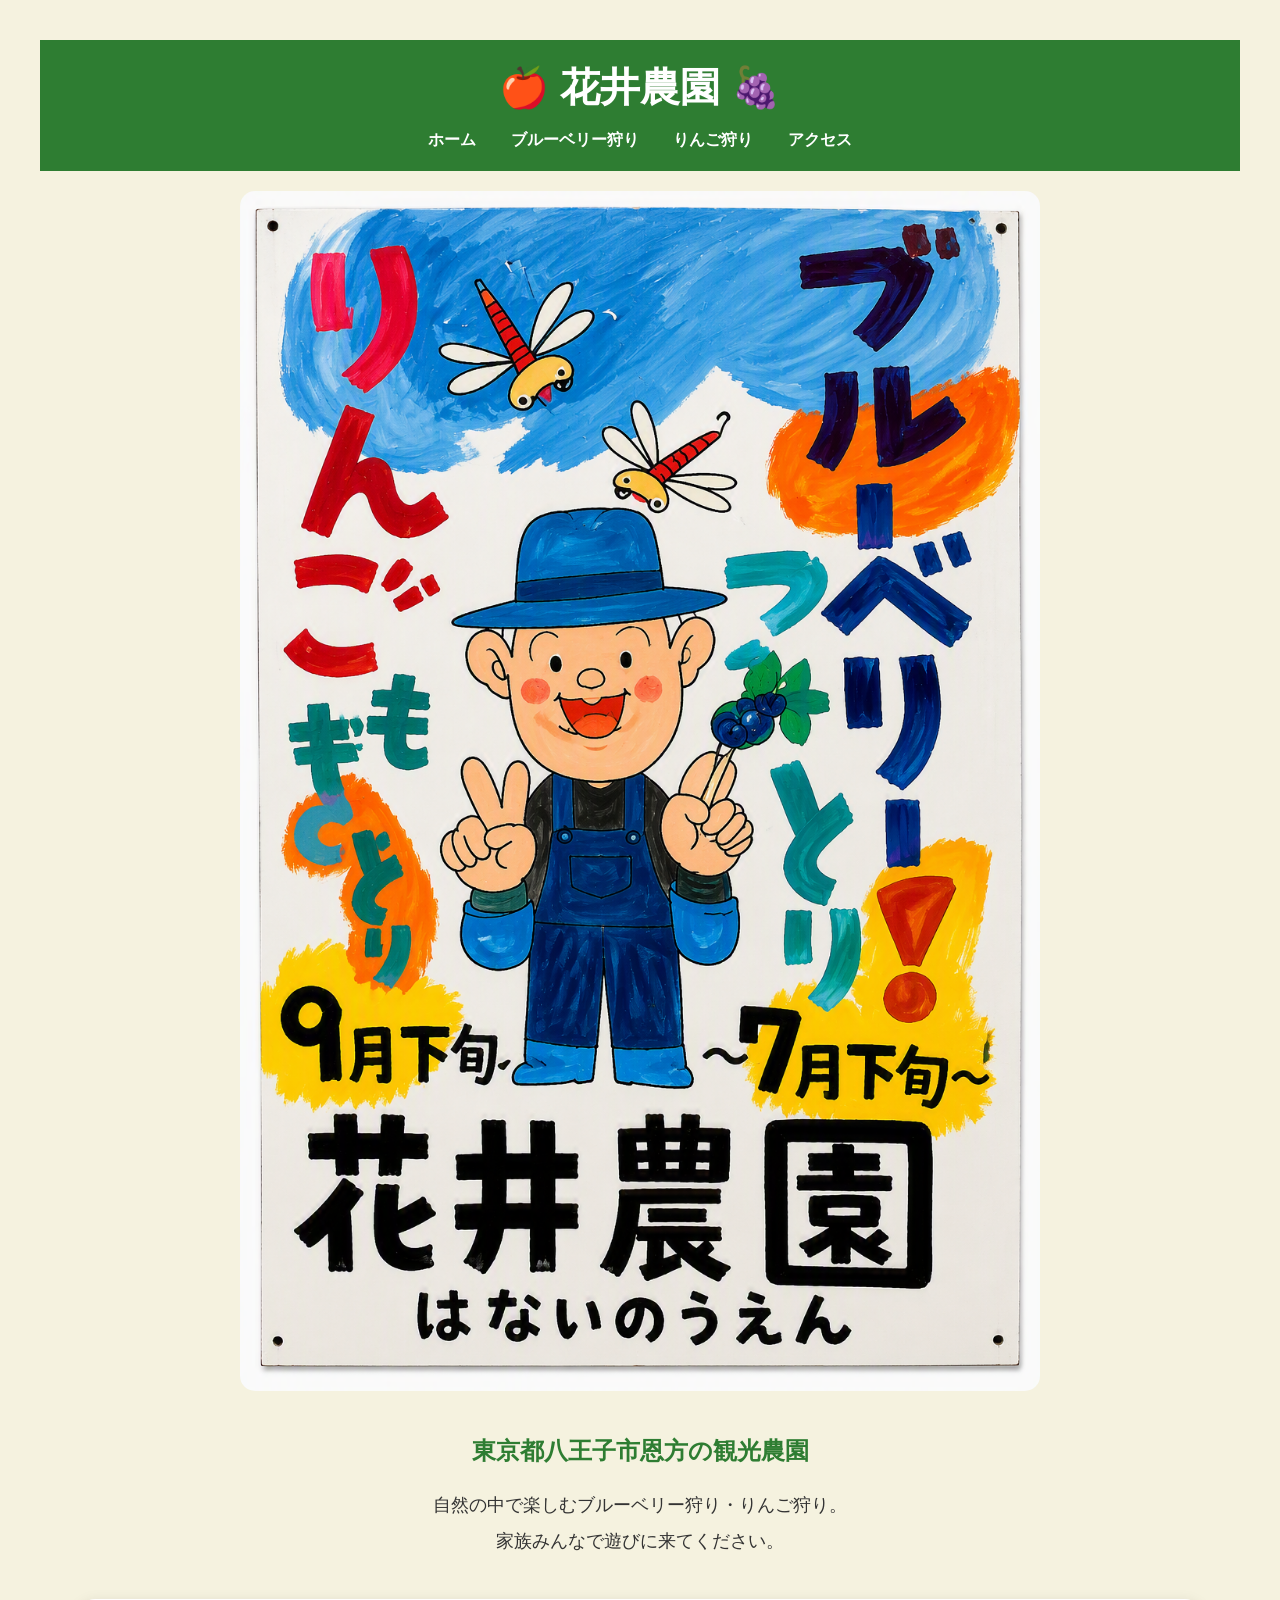
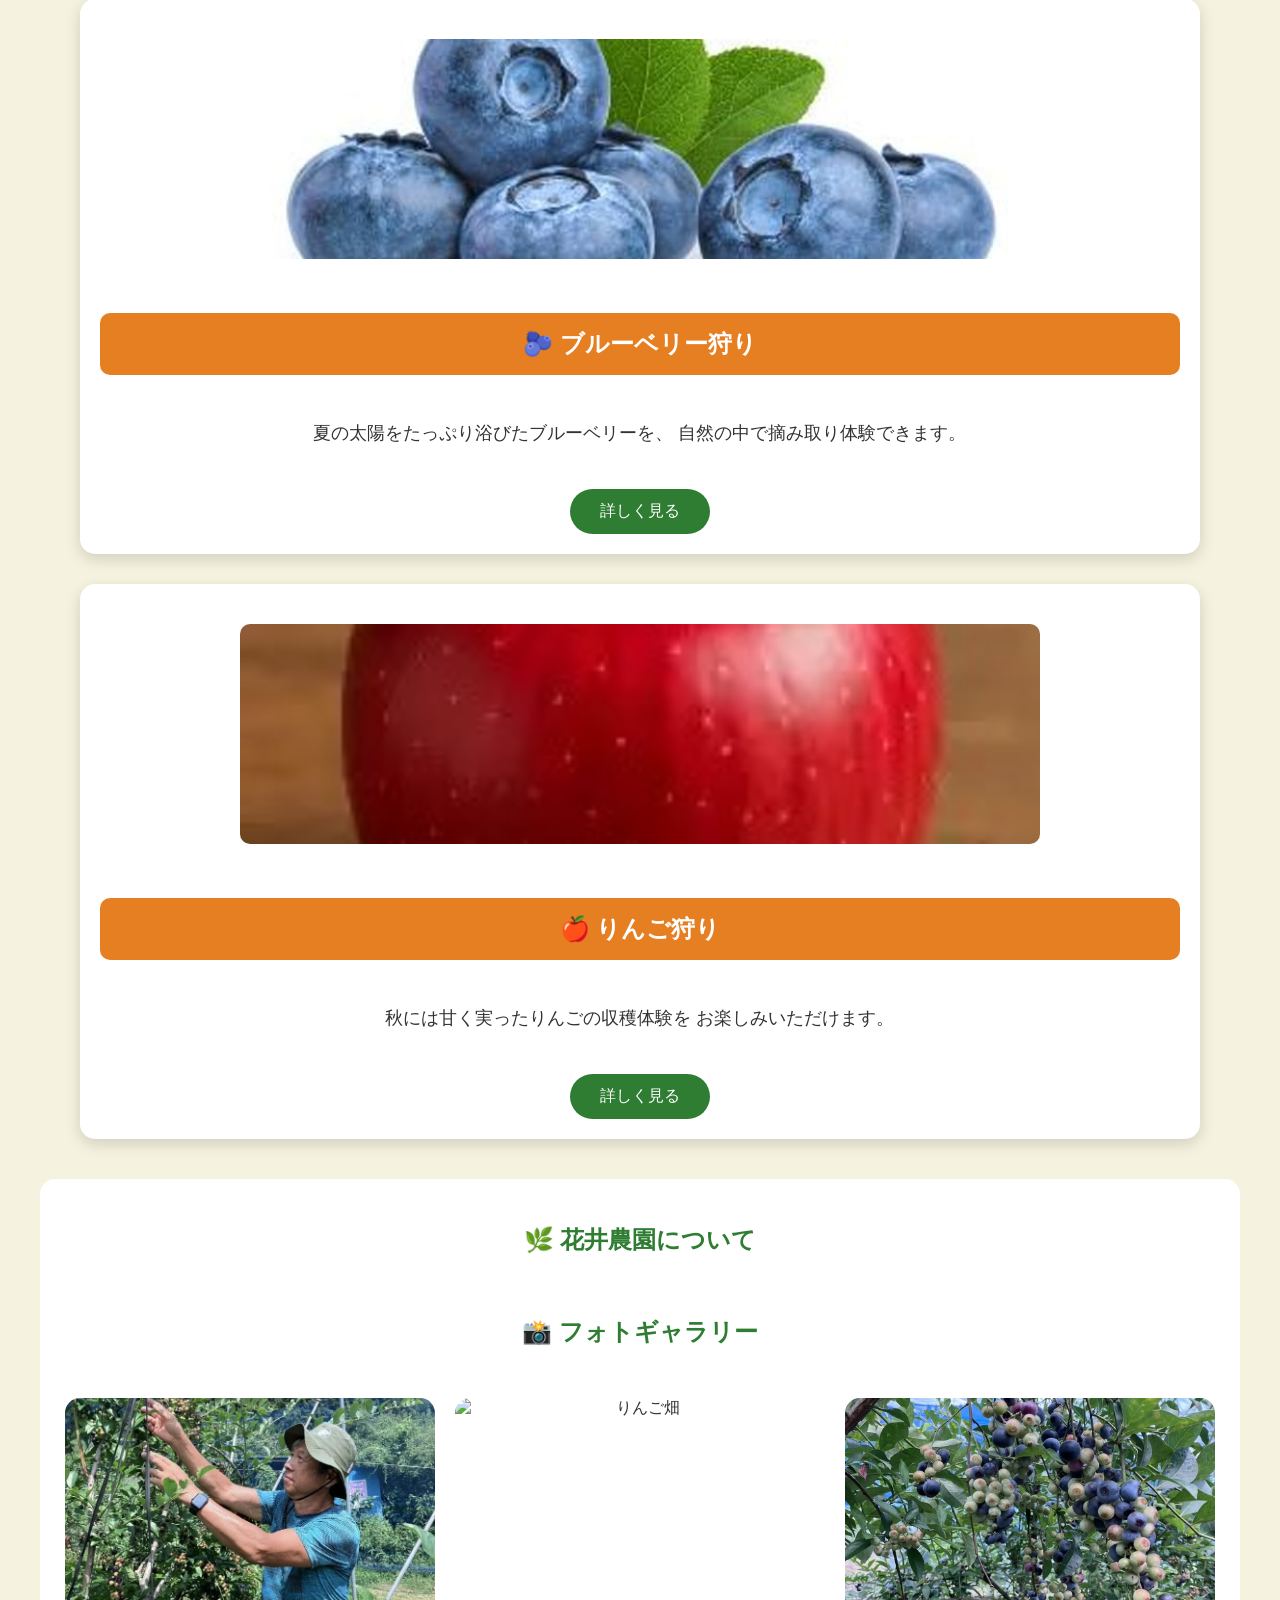
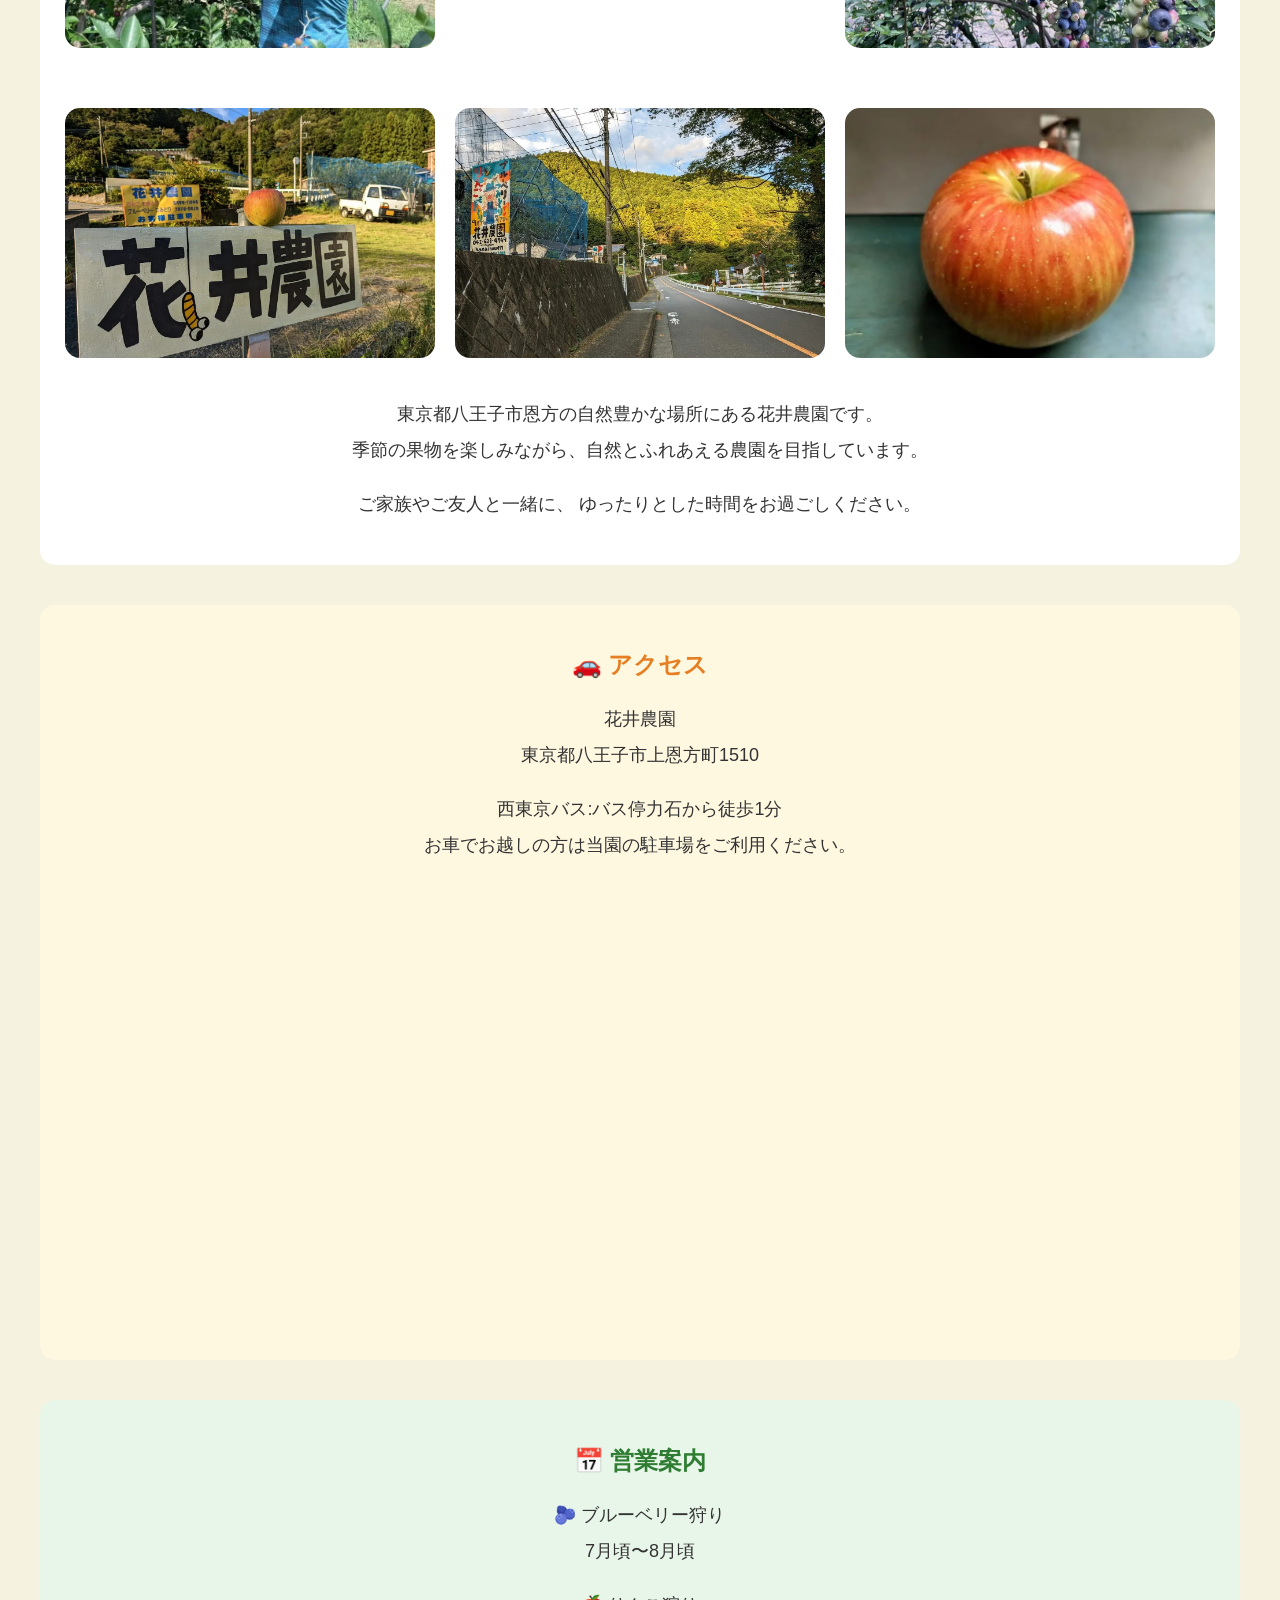
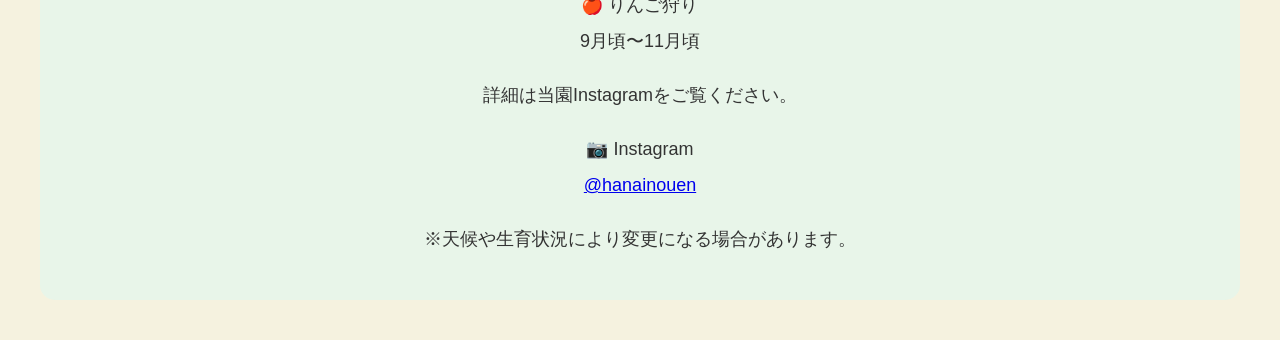
==== index.html @ d2ab72ad "Add files via upload" ====
<!DOCTYPE html>
<html lang="ja">
<head>
    <meta charset="UTF-8">
    <meta name="viewport" content="width=device-width, initial-scale=1.0">
    <title>花井農園</title>
</head>

<body>

    <header>

        <h1>🍎 花井農園 🍇</h1>
        
        <nav>
        
        <a href="index.html">ホーム</a>
        
        <a href="blueberry.html">ブルーベリー狩り</a>
        
        <a href="apple.html">りんご狩り</a>
        
        <a href="#access">アクセス</a>
        
        </nav>
        
        </header>

<img src="看板.png" alt="花井農園の風景">
<link rel="stylesheet" href="style.css">

<h2>東京都八王子市恩方の観光農園</h2>

<p>
自然の中で楽しむブルーベリー狩り・りんご狩り。<br>
家族みんなで遊びに来てください。
</p>

<section class="menu">

    <div class="menu-card">

        <img src="blueberry.jpg" alt="ブルーベリー">

        <h2>🫐 ブルーベリー狩り</h2>

        <p>
            夏の太陽をたっぷり浴びたブルーベリーを、
            自然の中で摘み取り体験できます。
        </p>

        <a href="blueberry.html" class="button">
            詳しく見る
        </a>

    </div>

    <div class="menu-card">

        <img src="apple.jpg" alt="りんご">

        <h2>🍎 りんご狩り</h2>

        <p>
            秋には甘く実ったりんごの収穫体験を
            お楽しみいただけます。
        </p>

        <a href="apple.html" class="button">
            詳しく見る
        </a>

    </div>

</section>

    <section class="about">

        <h2>🌿 花井農園について</h2>
        
<section class="gallery">

    <h2>📸 フォトギャラリー</h2>

    <div class="gallery-grid">

        <img src="gallery1.jpg" alt="ブルーベリー畑">

        <img src="gallery2.jpg" alt="りんご畑">

        <img src="gallery3.jpg" alt="収穫体験">

        <img src="gallery4.jpg" alt="農園の風景">

        <img src="gallery5.jpg" alt="園内の様子">

        <img src="gallery6.jpg" alt="花井農園">

    </div>

</section>


        <p>
        東京都八王子市恩方の自然豊かな場所にある花井農園です。<br>
        季節の果物を楽しみながら、自然とふれあえる農園を目指しています。
        </p>
        
        <p>
        ご家族やご友人と一緒に、
        ゆったりとした時間をお過ごしください。
        </p>
        
        </section>

        <section id="access" class="access">

            <h2>🚗 アクセス</h2>
            
            <p>
            花井農園<br>
            東京都八王子市上恩方町1510
            </p>
            
            <p>
            西東京バス:バス停力石から徒歩1分<br>
            お車でお越しの方は当園の駐車場をご利用ください。
            </p>
            
<iframe src="https://www.google.com/maps/embed?pb=!1m18!1m12!1m3!1d3241.0871424371926!2d139.219185911508!3d35.6748562302096!2m3!1f0!2f0!3f0!3m2!1i1024!2i768!4f13.1!3m3!1m2!1s0x601919de5a3c3923%3A0xbc76d3a633b1612d!2z6Iqx5LqV6L6y5ZyS!5e0!3m2!1sja!2sjp!4v1784881893508!5m2!1sja!2sjp" width="600" height="450" style="border:0;" allowfullscreen="" loading="lazy" referrerpolicy="strict-origin-when-cross-origin"></iframe>

            </section>

            <section class="info">

                <h2>📅 営業案内</h2>
                
                <p>
                🫐 ブルーベリー狩り<br>
                7月頃〜8月頃
                </p>
                
                <p>
                🍎 りんご狩り<br>
                9月頃〜11月頃
                </p>

                <p>
                    詳細は当園Instagramをご覧ください。
                    </p>
                    
                    <p>
                    📷 Instagram<br>
                    <a href="https://www.instagram.com/hanainouen/" target="_blank">
                        @hanainouen
                        </a>
                    </p>
                    
                
                <p>
                ※天候や生育状況により変更になる場合があります。
                </p>
                
                </section>

</body>
</html>
---- style.css ----
body {
    background-color: #f5f2df;
    color: #333;
    font-family: "Yu Gothic", sans-serif;
    text-align: center;
    margin: 0;
    padding: 40px;
}

h1 {
    color: #e67e22;
    font-size: 40px;
}

h2 {
    color: #2e7d32;
}

p {
    font-size: 18px;
    line-height: 2;
}

img {
    width: 90%;
    max-width: 800px;
    border-radius: 15px;
    margin: 20px auto;
}

.menu {
    margin-top: 40px;
}

.menu h2 {
    background-color: #e67e22;
    color: white;
    padding: 15px;
    border-radius: 10px;
    margin-top: 30px;
}

.menu p {
    background-color: white;
    padding: 20px;
    border-radius: 10px;
}

button {
    display:inline-block;

    background:#2e7d32;

    color:white;

    text-decoration:none;

    padding:12px 30px;

    border-radius:30px;

    transition:0.3s;

}

.button:hover{

    background:#1b5e20;

}


.about {
    background-color: #ffffff;
    margin-top: 40px;
    padding: 25px;
    border-radius: 15px;
}

.about h2 {
    color: #2e7d32;
}

.access {
    background-color: #fff8e1;
    margin-top: 40px;
    padding: 25px;
    border-radius: 15px;
}

.access h2 {
    color: #e67e22;
}


.info {
    background-color: #e8f5e9;
    margin-top: 40px;
    padding: 25px;
    border-radius: 15px;
}

.info h2 {
    color: #2e7d32;
}

header{
    background:#2e7d32;
    padding:20px;
}

header h1{
    color:white;
    margin:0;
}

nav{
    margin-top:15px;
}

nav a{
    color:white;
    text-decoration:none;
    margin:0 15px;
    font-weight:bold;
}

nav a:hover{
    color:#ffd54f;
}


.gallery{

    margin-top:60px;

}

.gallery h2{

    margin-bottom:30px;

}

.gallery-grid{

    display:grid;

    grid-template-columns:repeat(3,1fr);

    gap:20px;

}

.gallery-grid img{

    width:100%;

    height:250px;

    object-fit:cover;

    border-radius:15px;

    transition:0.3s;

}

.gallery-grid img:hover{

    transform:scale(1.05);

}

/* ===== スマホ対応 ===== */
@media (max-width: 768px) {

    body {
        padding: 15px;
    }

    h1 {
        font-size: 32px;
    }

    h2 {
        font-size: 24px;
    }

    p {
        font-size: 16px;
    }

    img {
        width: 100%;
        margin: 15px 0;
    }

    nav {
        display: flex;
        flex-direction: column;
        gap: 10px;
    }

    nav a {
        display: block;
        padding: 10px;
        background: #388e3c;
        border-radius: 8px;
    }

    .gallery-grid {
        grid-template-columns: 1fr;
    }

}

.button{
    display:inline-block;
    background:#2e7d32;
    color:white;
    text-decoration:none;
    padding:12px 30px;
    border-radius:30px;
}

@media (max-width:768px){

    .button{
        display:block;
        width:80%;
        margin:20px auto;
    }

}

.menu{
    display:flex;
    justify-content:center;
    gap:30px;
    flex-wrap:wrap;
}

.menu-card{

    width:350px;

    background:white;

    border-radius:15px;

    padding:20px;

    box-shadow:0 5px 15px rgba(0,0,0,0.15);

}

.menu-card img{

    width:100%;

    height:220px;

    object-fit:cover;

    border-radius:10px;

}

.menu-card:hover{

    transform:translateY(-8px);

    transition:0.3s;

}

.menu{
    flex-direction:column;
    align-items:center;
}

.menu-card{
    width:90%;
}
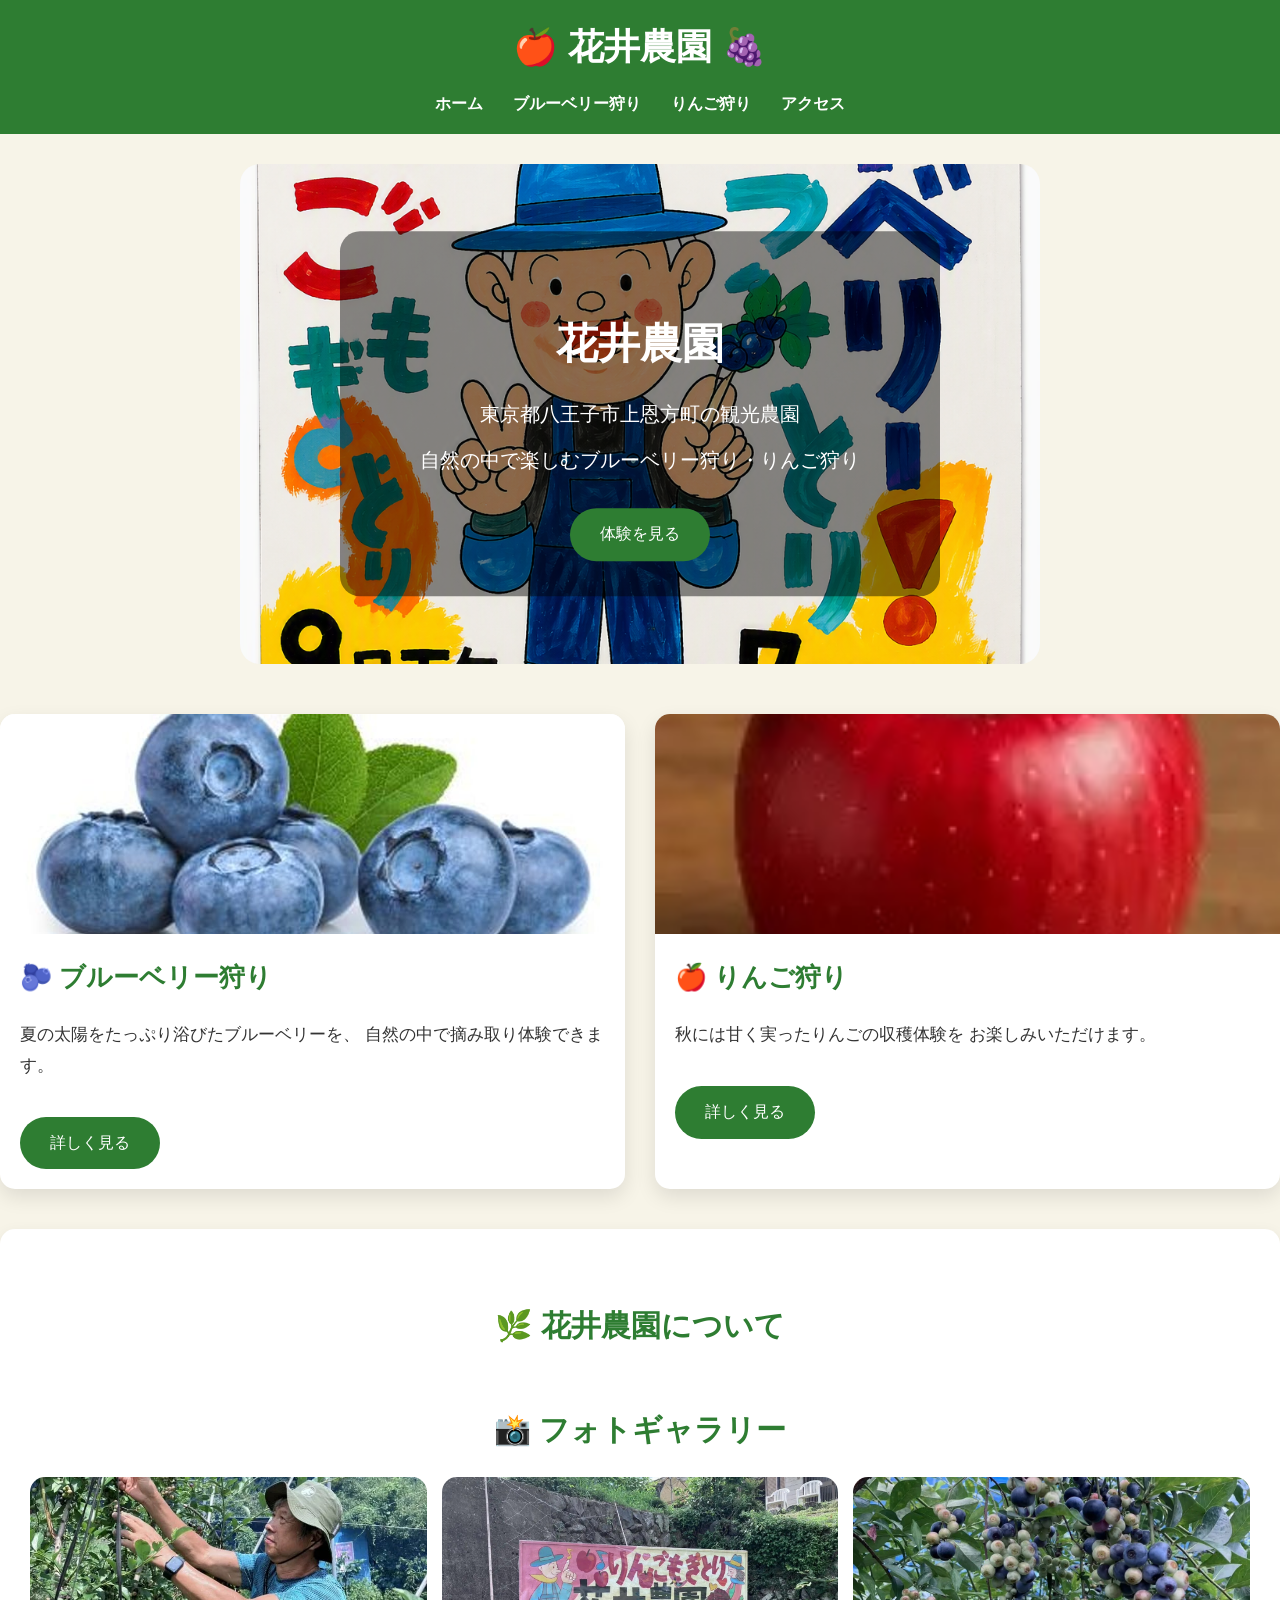
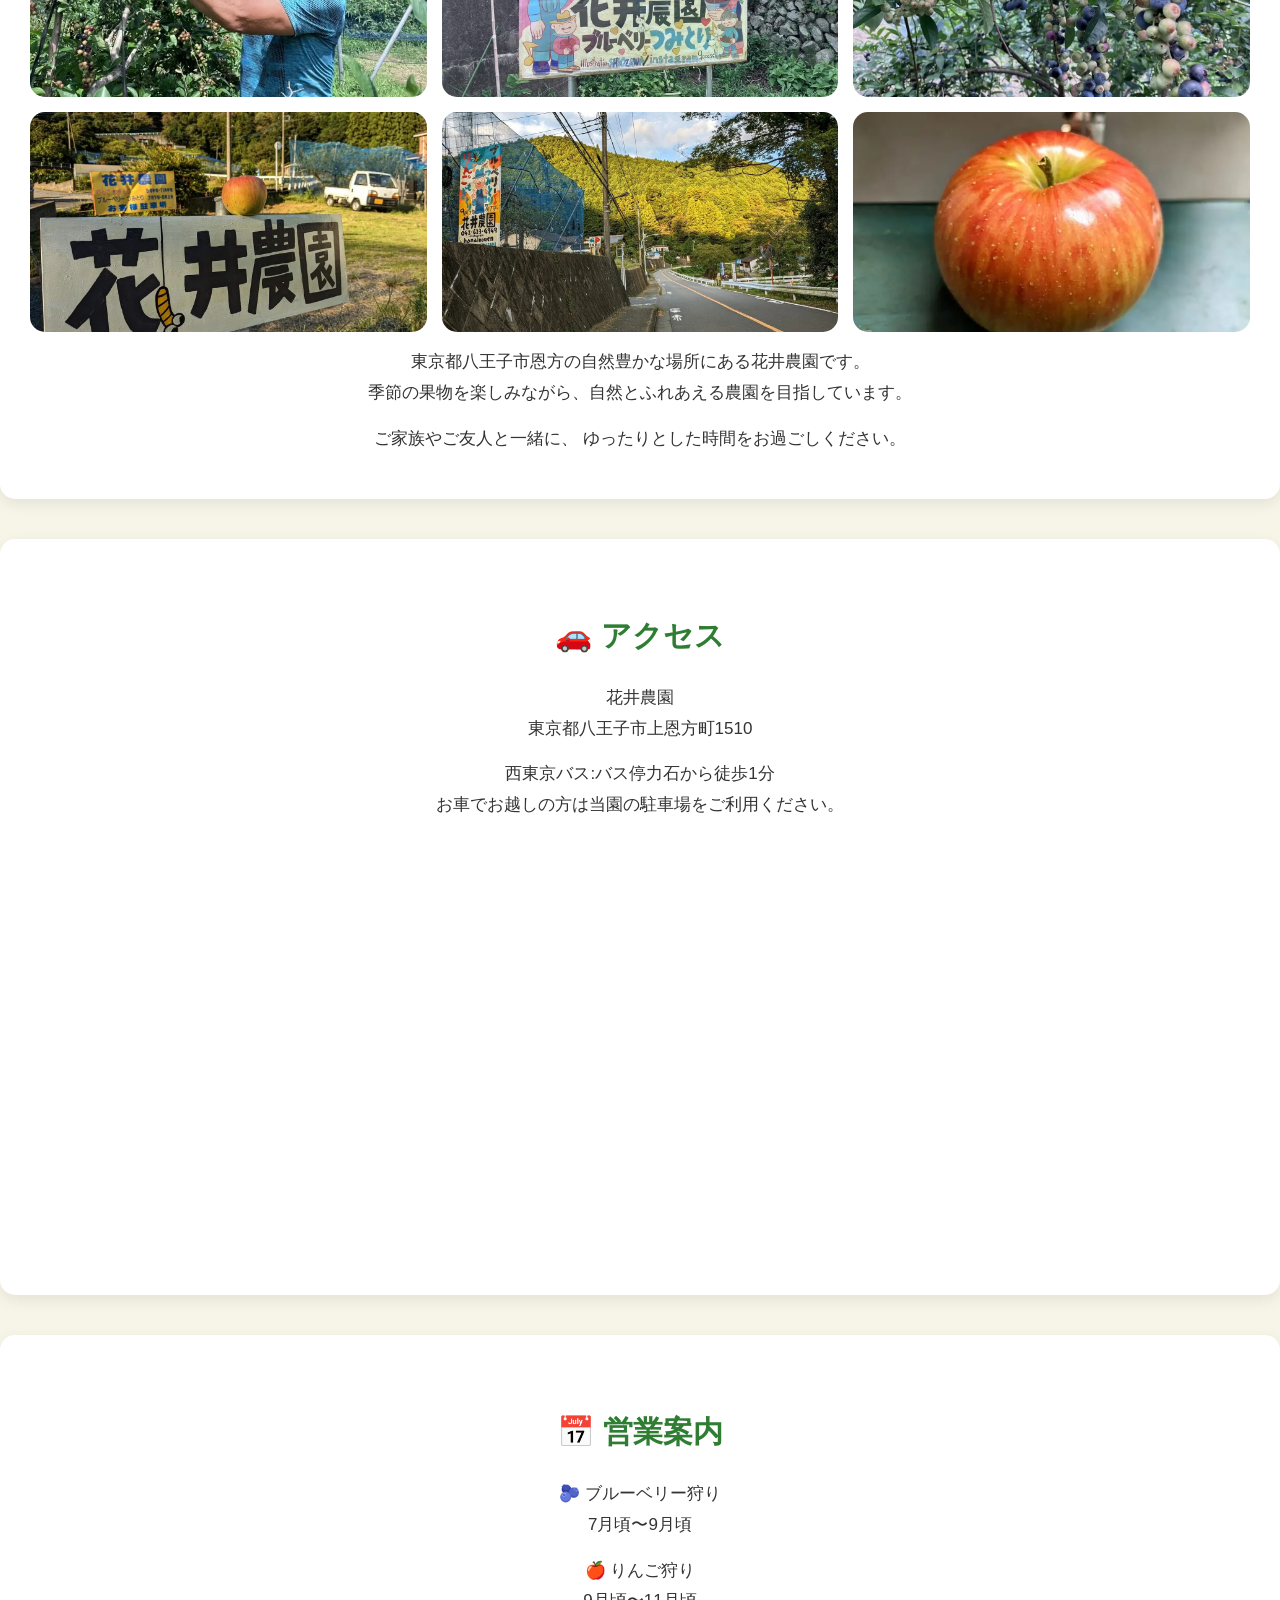
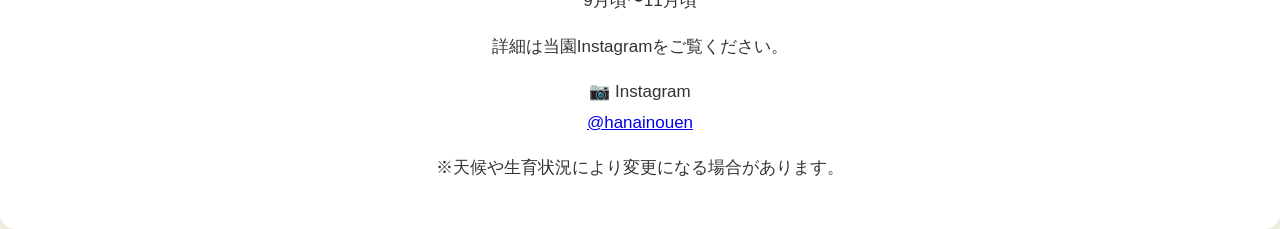
==== commit 129d434d: "Add files via upload" ====
--- a/index.html
+++ b/index.html
@@ -4,6 +4,8 @@
     <meta charset="UTF-8">
     <meta name="viewport" content="width=device-width, initial-scale=1.0">
     <title>花井農園</title>
+
+    <link rel="stylesheet" href="style.css">
 </head>
 
 <body>
@@ -26,17 +28,25 @@
         
         </header>
 
-<img src="看板.png" alt="花井農園の風景">
-<link rel="stylesheet" href="style.css">
+<section class="hero">
 
-<h2>東京都八王子市恩方の観光農園</h2>
+    <img src="看板.png" alt="花井農園">
 
-<p>
-自然の中で楽しむブルーベリー狩り・りんご狩り。<br>
-家族みんなで遊びに来てください。
-</p>
+    <div class="hero-text">
 
-<section class="menu">
+        <h2>花井農園</h2>
+
+        <p>東京都八王子市上恩方町の観光農園</p>
+
+        <p>自然の中で楽しむブルーベリー狩り・りんご狩り</p>
+
+        <a href="#menu" class="button">体験を見る</a>
+
+    </div>
+
+</section>
+
+<section id="menu" class="menu">
 
     <div class="menu-card">
 
@@ -137,7 +147,7 @@
                 
                 <p>
                 🫐 ブルーベリー狩り<br>
-                7月頃〜8月頃
+                7月頃〜9月頃
                 </p>
                 
                 <p>
--- a/style.css
+++ b/style.css
@@ -1,219 +1,83 @@
-body {
-    background-color: #f5f2df;
-    color: #333;
-    font-family: "Yu Gothic", sans-serif;
-    text-align: center;
-    margin: 0;
-    padding: 40px;
-}
-
-h1 {
-    color: #e67e22;
-    font-size: 40px;
-}
-
-h2 {
-    color: #2e7d32;
-}
-
-p {
-    font-size: 18px;
-    line-height: 2;
-}
-
-img {
-    width: 90%;
-    max-width: 800px;
-    border-radius: 15px;
-    margin: 20px auto;
-}
-
-.menu {
-    margin-top: 40px;
-}
-
-.menu h2 {
-    background-color: #e67e22;
-    color: white;
-    padding: 15px;
-    border-radius: 10px;
-    margin-top: 30px;
-}
-
-.menu p {
-    background-color: white;
-    padding: 20px;
-    border-radius: 10px;
-}
-
-button {
-    display:inline-block;
-
-    background:#2e7d32;
-
-    color:white;
-
-    text-decoration:none;
-
-    padding:12px 30px;
-
-    border-radius:30px;
-
-    transition:0.3s;
-
-}
-
-.button:hover{
-
-    background:#1b5e20;
-
-}
-
-
-.about {
-    background-color: #ffffff;
-    margin-top: 40px;
-    padding: 25px;
-    border-radius: 15px;
-}
-
-.about h2 {
-    color: #2e7d32;
-}
-
-.access {
-    background-color: #fff8e1;
-    margin-top: 40px;
-    padding: 25px;
-    border-radius: 15px;
-}
-
-.access h2 {
-    color: #e67e22;
-}
-
-
-.info {
-    background-color: #e8f5e9;
-    margin-top: 40px;
-    padding: 25px;
-    border-radius: 15px;
-}
-
-.info h2 {
-    color: #2e7d32;
-}
+/* ========= 全体 ========= */
+
+*{
+    margin:0;
+    padding:0;
+    box-sizing:border-box;
+}
+
+body{
+    background:#f7f4e8;
+    color:#333;
+    font-family:"Yu Gothic","Hiragino Sans",sans-serif;
+    line-height:1.8;
+}
+
+main{
+    max-width:1100px;
+    margin:auto;
+    padding:30px 20px;
+}
+
+/* ========= ヘッダー ========= */
 
 header{
     background:#2e7d32;
-    padding:20px;
+    padding:15px 20px;
+    text-align:center;
 }
 
 header h1{
-    color:white;
-    margin:0;
+    color:#fff;
+    font-size:36px;
+    margin-bottom:10px;
 }
 
 nav{
-    margin-top:15px;
+    display:flex;
+    justify-content:center;
+    gap:30px;
+    flex-wrap:wrap;
 }
 
 nav a{
     color:white;
     text-decoration:none;
-    margin:0 15px;
     font-weight:bold;
 }
 
 nav a:hover{
-    color:#ffd54f;
-}
-
-
-.gallery{
-
-    margin-top:60px;
-
-}
-
-.gallery h2{
-
-    margin-bottom:30px;
-
-}
-
-.gallery-grid{
-
-    display:grid;
-
-    grid-template-columns:repeat(3,1fr);
-
-    gap:20px;
-
-}
-
-.gallery-grid img{
-
-    width:100%;
-
-    height:250px;
-
-    object-fit:cover;
-
+    color:#ffe082;
+}
+
+/* ========= 見出し ========= */
+
+h2{
+    color:#2e7d32;
+    margin:40px 0 20px;
+    font-size:30px;
+}
+
+h3{
+    margin-top:20px;
+}
+
+p{
+    font-size:17px;
+    margin:15px 0;
+}
+
+/* ========= 画像 ========= */
+
+img{
+    width:100%;
+    max-width:800px;
+    display:block;
+    margin:20px auto;
     border-radius:15px;
-
-    transition:0.3s;
-
-}
-
-.gallery-grid img:hover{
-
-    transform:scale(1.05);
-
-}
-
-/* ===== スマホ対応 ===== */
-@media (max-width: 768px) {
-
-    body {
-        padding: 15px;
-    }
-
-    h1 {
-        font-size: 32px;
-    }
-
-    h2 {
-        font-size: 24px;
-    }
-
-    p {
-        font-size: 16px;
-    }
-
-    img {
-        width: 100%;
-        margin: 15px 0;
-    }
-
-    nav {
-        display: flex;
-        flex-direction: column;
-        gap: 10px;
-    }
-
-    nav a {
-        display: block;
-        padding: 10px;
-        background: #388e3c;
-        border-radius: 8px;
-    }
-
-    .gallery-grid {
-        grid-template-columns: 1fr;
-    }
-
-}
+}
+
+/* ========= ボタン ========= */
 
 .button{
     display:inline-block;
@@ -222,64 +86,343 @@
     text-decoration:none;
     padding:12px 30px;
     border-radius:30px;
-}
-
-@media (max-width:768px){
-
-    .button{
-        display:block;
-        width:80%;
-        margin:20px auto;
-    }
-
-}
+    margin-top:20px;
+    transition:.3s;
+}
+
+.button:hover{
+    background:#1b5e20;
+}
+
+/* ========= トップページカード ========= */
 
 .menu{
-    display:flex;
-    justify-content:center;
+    display:grid;
+    grid-template-columns:repeat(2,1fr);
     gap:30px;
-    flex-wrap:wrap;
+    margin-top:40px;
 }
 
 .menu-card{
-
-    width:350px;
-
     background:white;
-
     border-radius:15px;
+    overflow:hidden;
+    box-shadow:0 8px 20px rgba(0,0,0,.1);
+}
+
+.menu-card img{
+    height:220px;
+    object-fit:cover;
+    margin:0;
+    border-radius:0;
+}
+
+.menu-card h2{
+    margin:20px;
+    font-size:26px;
+}
+
+.menu-card p{
+    padding:0 20px;
+}
+
+.menu-card .button{
+    margin:20px;
+}
+
+.menu-card:hover{
+    transform:translateY(-5px);
+    transition:.3s;
+}
+
+/* ========= 各セクション ========= */
+
+.about,
+.access,
+.info,
+.variety{
+
+    background:white;
+
+    border-radius:15px;
+
+    padding:30px;
+
+    margin-top:40px;
+
+    box-shadow:0 5px 15px rgba(0,0,0,.08);
+
+}
+
+/* ========= 品種 ========= */
+
+.variety{
+
+    text-align:left;
+
+}
+
+.variety h3{
+
+    color:#d35400;
+
+    border-left:5px solid #e67e22;
+
+    padding-left:10px;
+
+}
+
+.variety p{
+
+    margin-left:15px;
+
+}
+
+/* ========= ギャラリー ========= */
+
+.gallery{
+
+    margin-top:50px;
+
+}
+
+.gallery-grid{
+
+    display:grid;
+
+    grid-template-columns:repeat(3,1fr);
+
+    gap:15px;
+
+}
+
+.gallery-grid img{
+
+    width:100%;
+
+    height:220px;
+
+    object-fit:cover;
+
+    margin:0;
+
+    transition:.3s;
+
+}
+
+.gallery-grid img:hover{
+
+    transform:scale(1.05);
+
+}
+
+/* ========= リスト ========= */
+
+ul{
+
+    list-style:none;
+
+    margin-top:20px;
+
+}
+
+ul li{
+
+    margin:10px 0;
+
+    font-size:18px;
+
+}
+
+.catch,
+.about,
+.access,
+.info{
+    text-align:center;
+}
+
+.catch p,
+.about p,
+.access p,
+.info p{
+    max-width:800px;
+    margin:15px auto;
+}
+
+
+
+
+/* ========= Google Map ========= */
+
+.access iframe{
+
+    width:100%;
+
+    height:400px;
+
+    border:none;
+
+    border-radius:15px;
+
+    margin-top:20px;
+
+}
+
+/* ========= スマホ ========= */
+
+@media(max-width:768px){
+
+header h1{
+
+    font-size:28px;
+
+}
+
+nav{
+
+    gap:15px;
+
+}
+
+nav a{
+
+    background:#388e3c;
+
+    padding:8px 15px;
+
+    border-radius:20px;
+
+}
+
+main{
+
+    padding:20px 15px;
+
+}
+
+h2{
+
+    font-size:24px;
+
+    margin:30px 0 15px;
+
+}
+
+p{
+
+    font-size:16px;
+
+}
+
+.menu{
+
+    grid-template-columns:1fr;
+
+}
+
+.menu-card{
+
+    width:100%;
+
+}
+
+.gallery-grid{
+
+    grid-template-columns:repeat(2,1fr);
+
+    gap:10px;
+
+}
+
+.gallery-grid img{
+
+    height:140px;
+
+}
+
+.button{
+
+    width:100%;
+
+    text-align:center;
+
+}
+
+.about,
+.access,
+.info,
+.variety{
 
     padding:20px;
 
-    box-shadow:0 5px 15px rgba(0,0,0,0.15);
-
-}
-
-.menu-card img{
-
-    width:100%;
-
-    height:220px;
-
+}
+
+.access iframe{
+
+    height:250px;
+
+}
+
+}
+
+
+.catch{
+
+    text-align:center;
+
+    max-width:800px;
+
+    margin:40px auto;
+
+}
+
+.catch h2{
+
+    font-size:34px;
+
+}
+
+.catch p{
+
+    font-size:18px;
+
+}
+
+.hero{
+    position:relative;
+    max-width:1200px;
+    margin:30px auto 50px;
+}
+
+.hero img{
+    width:100%;
+    height:500px;
     object-fit:cover;
-
-    border-radius:10px;
-
-}
-
-.menu-card:hover{
-
-    transform:translateY(-8px);
-
-    transition:0.3s;
-
-}
-
-.menu{
-    flex-direction:column;
-    align-items:center;
-}
-
-.menu-card{
-    width:90%;
+    border-radius:20px;
+}
+
+.hero-text{
+    position:absolute;
+    top:50%;
+    left:50%;
+    transform:translate(-50%,-50%);
+    background:rgba(0,0,0,.45);
+    color:white;
+    padding:35px 50px;
+    border-radius:20px;
+    text-align:center;
+    width:80%;
+    max-width:600px;
+}
+
+.hero-text h2{
+    color:white;
+    font-size:42px;
+    margin-bottom:15px;
+}
+
+.hero-text p{
+    color:white;
+    font-size:20px;
+    margin:10px 0;
 }
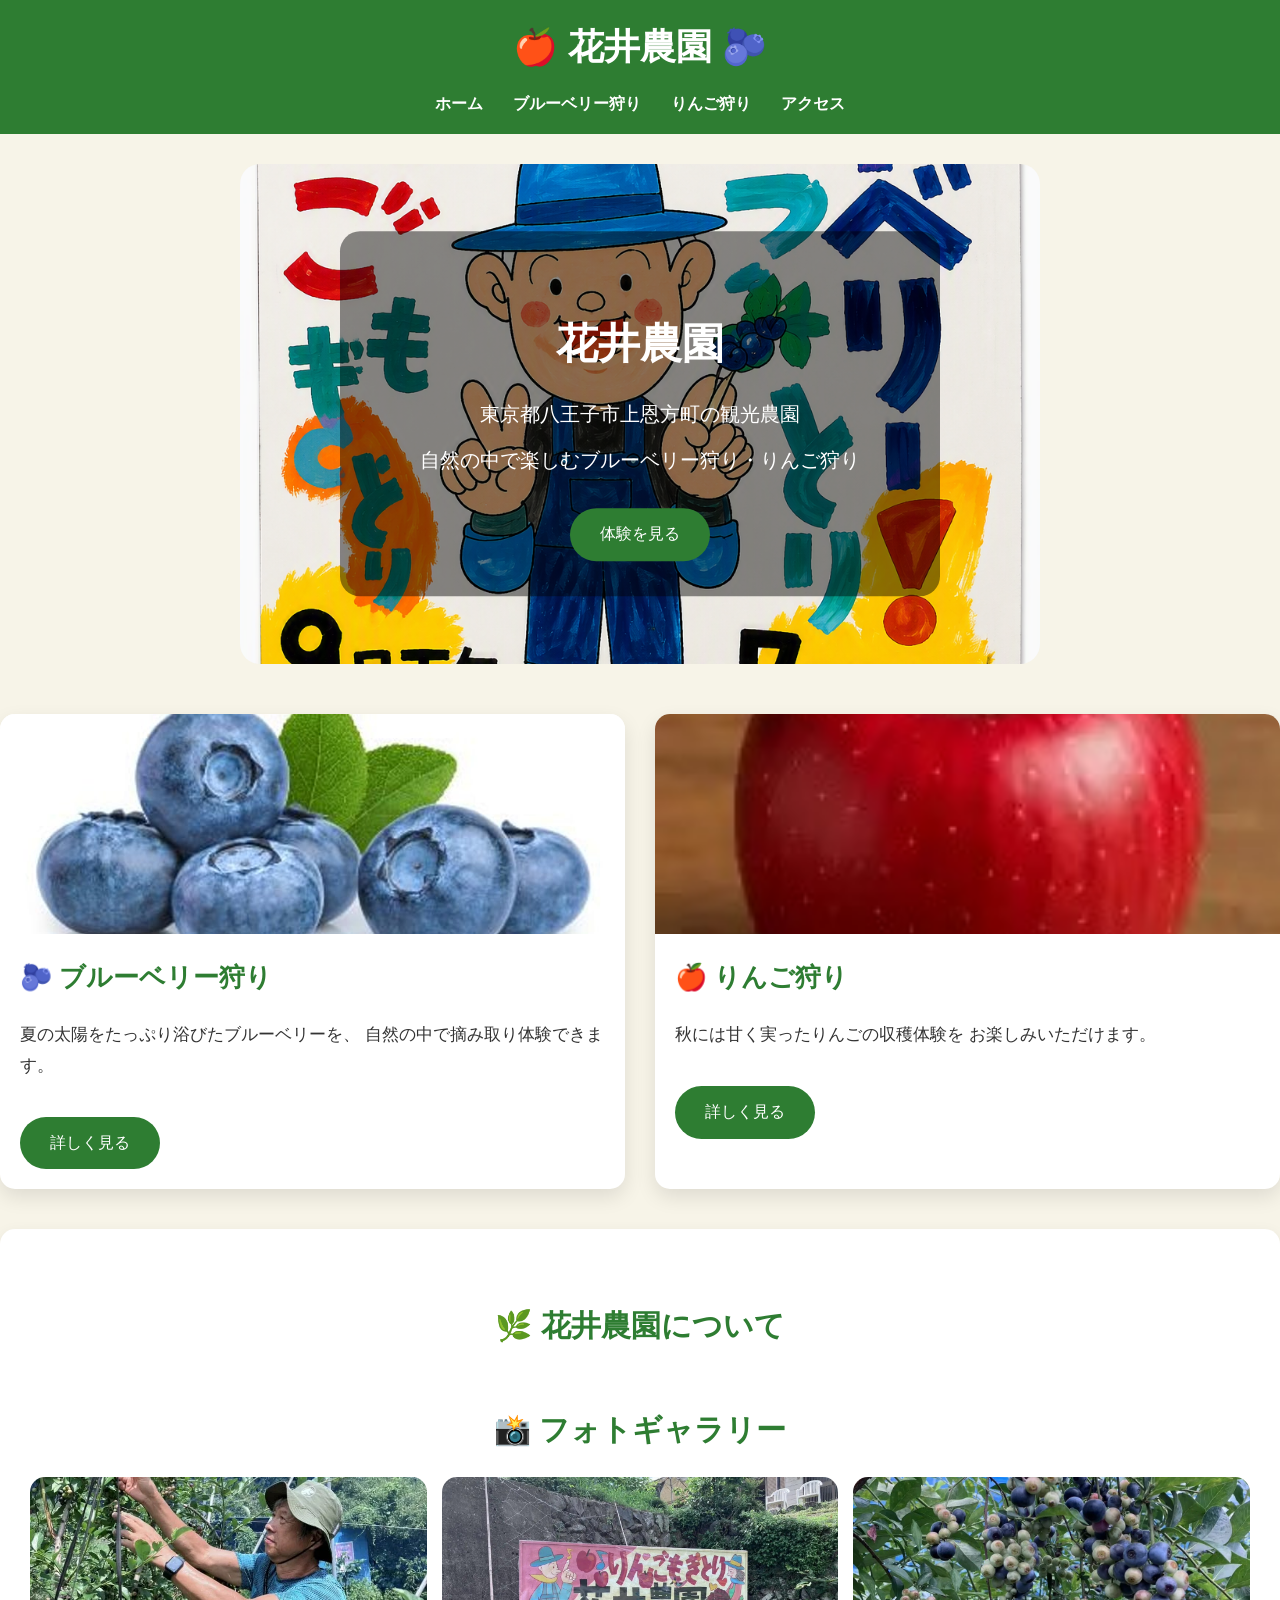
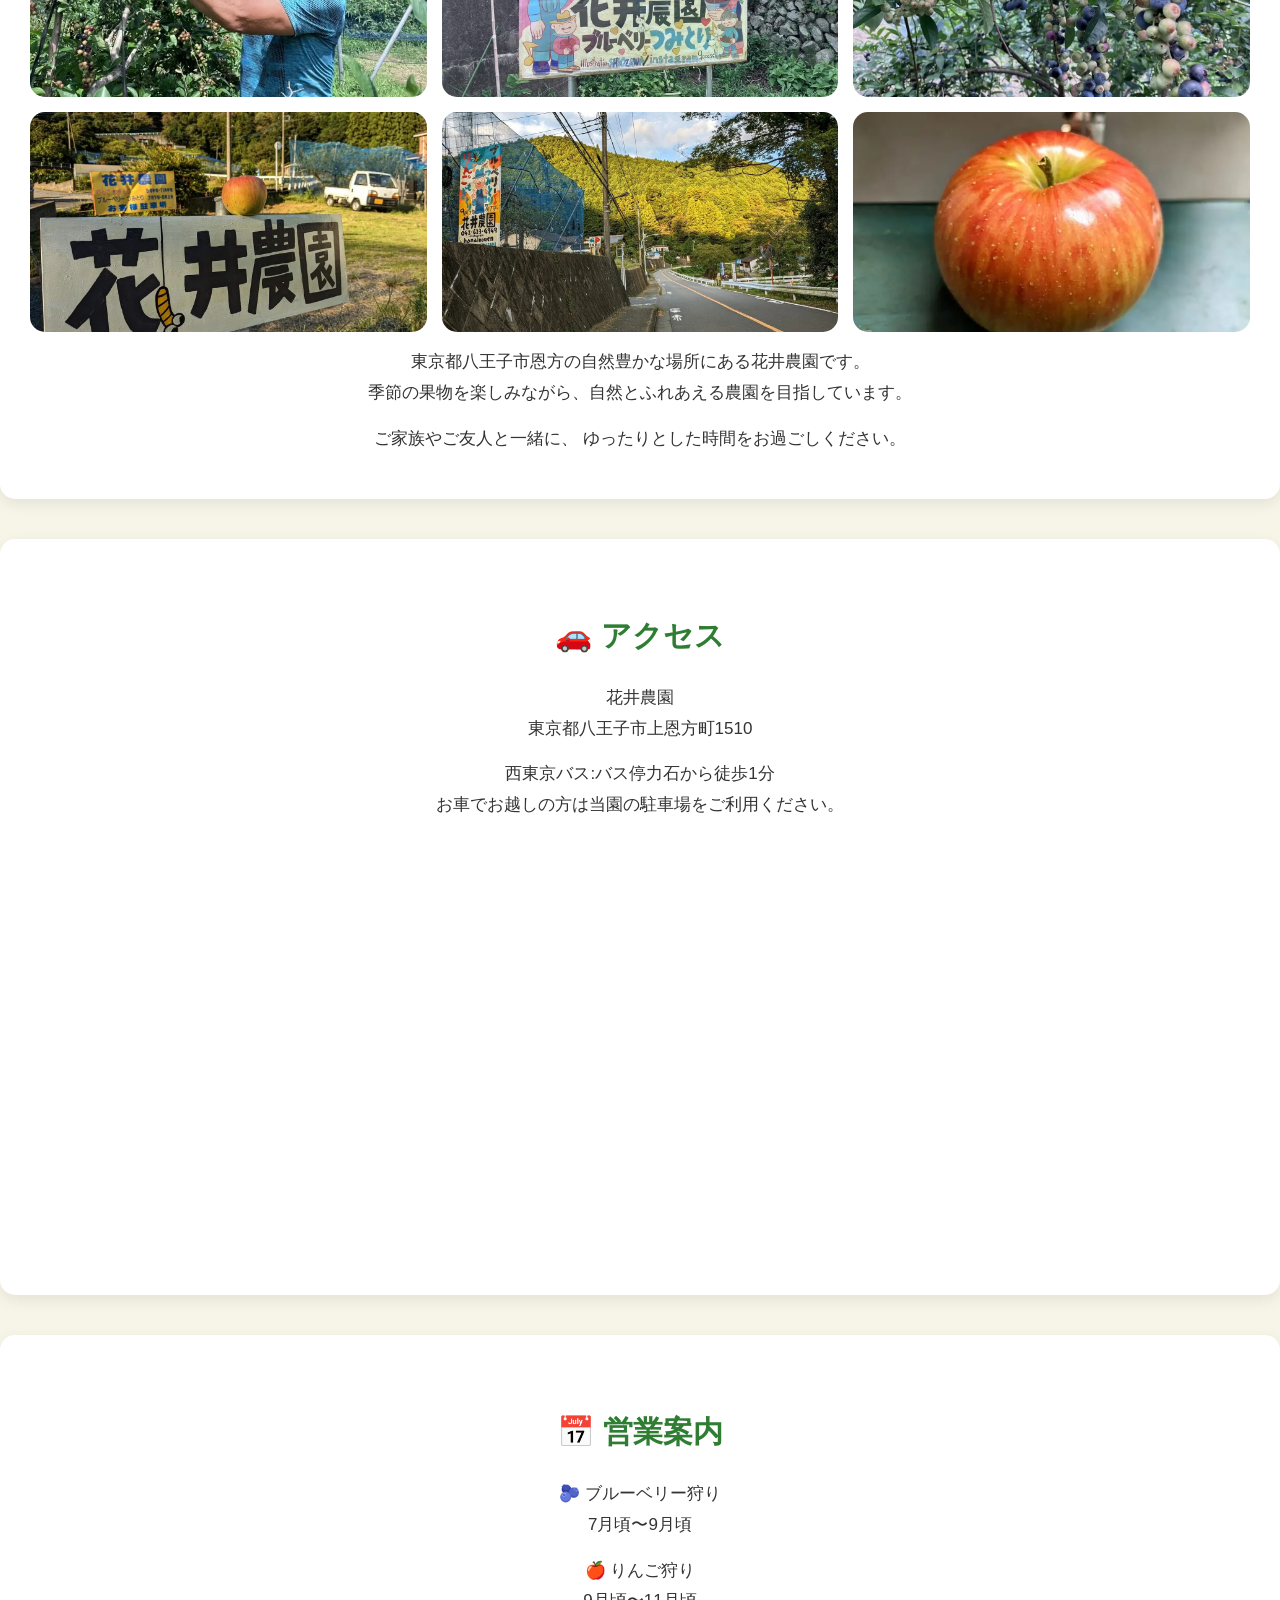
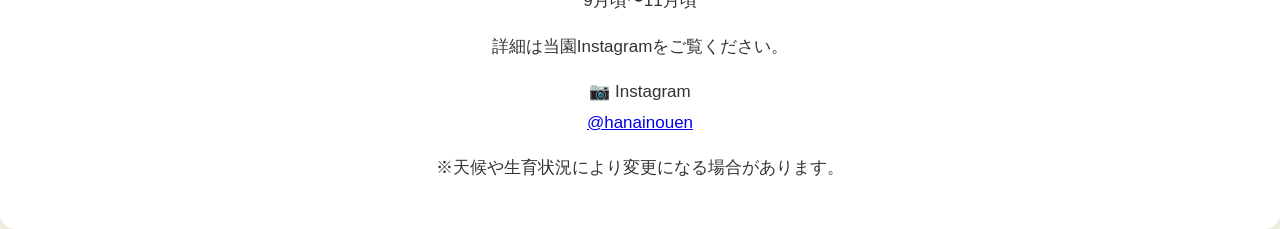
==== commit 7e530cdb: "Update index.html" ====
--- a/index.html
+++ b/index.html
@@ -12,7 +12,7 @@
 
     <header>
 
-        <h1>🍎 花井農園 🍇</h1>
+        <h1>🍎 花井農園 🫐</h1>
         
         <nav>
         
@@ -174,4 +174,4 @@
                 </section>
 
 </body>
-</html>+</html>
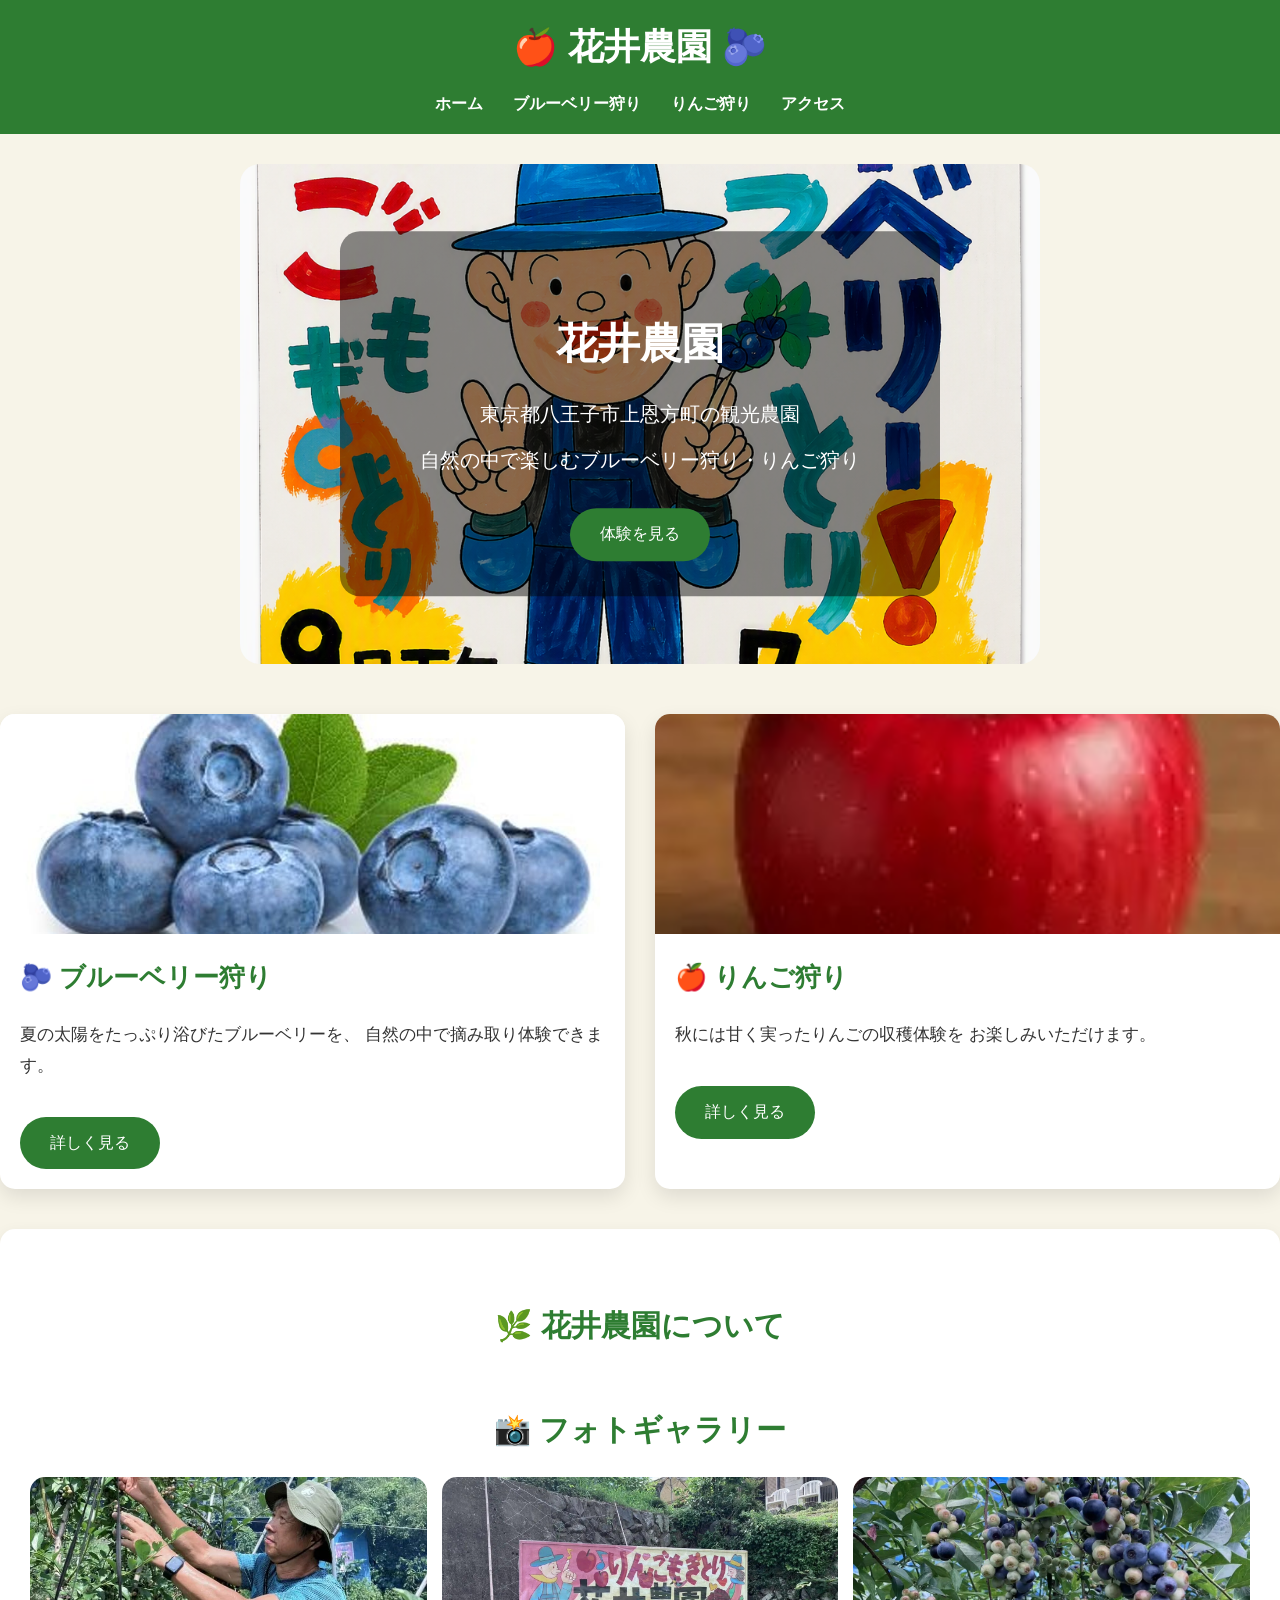
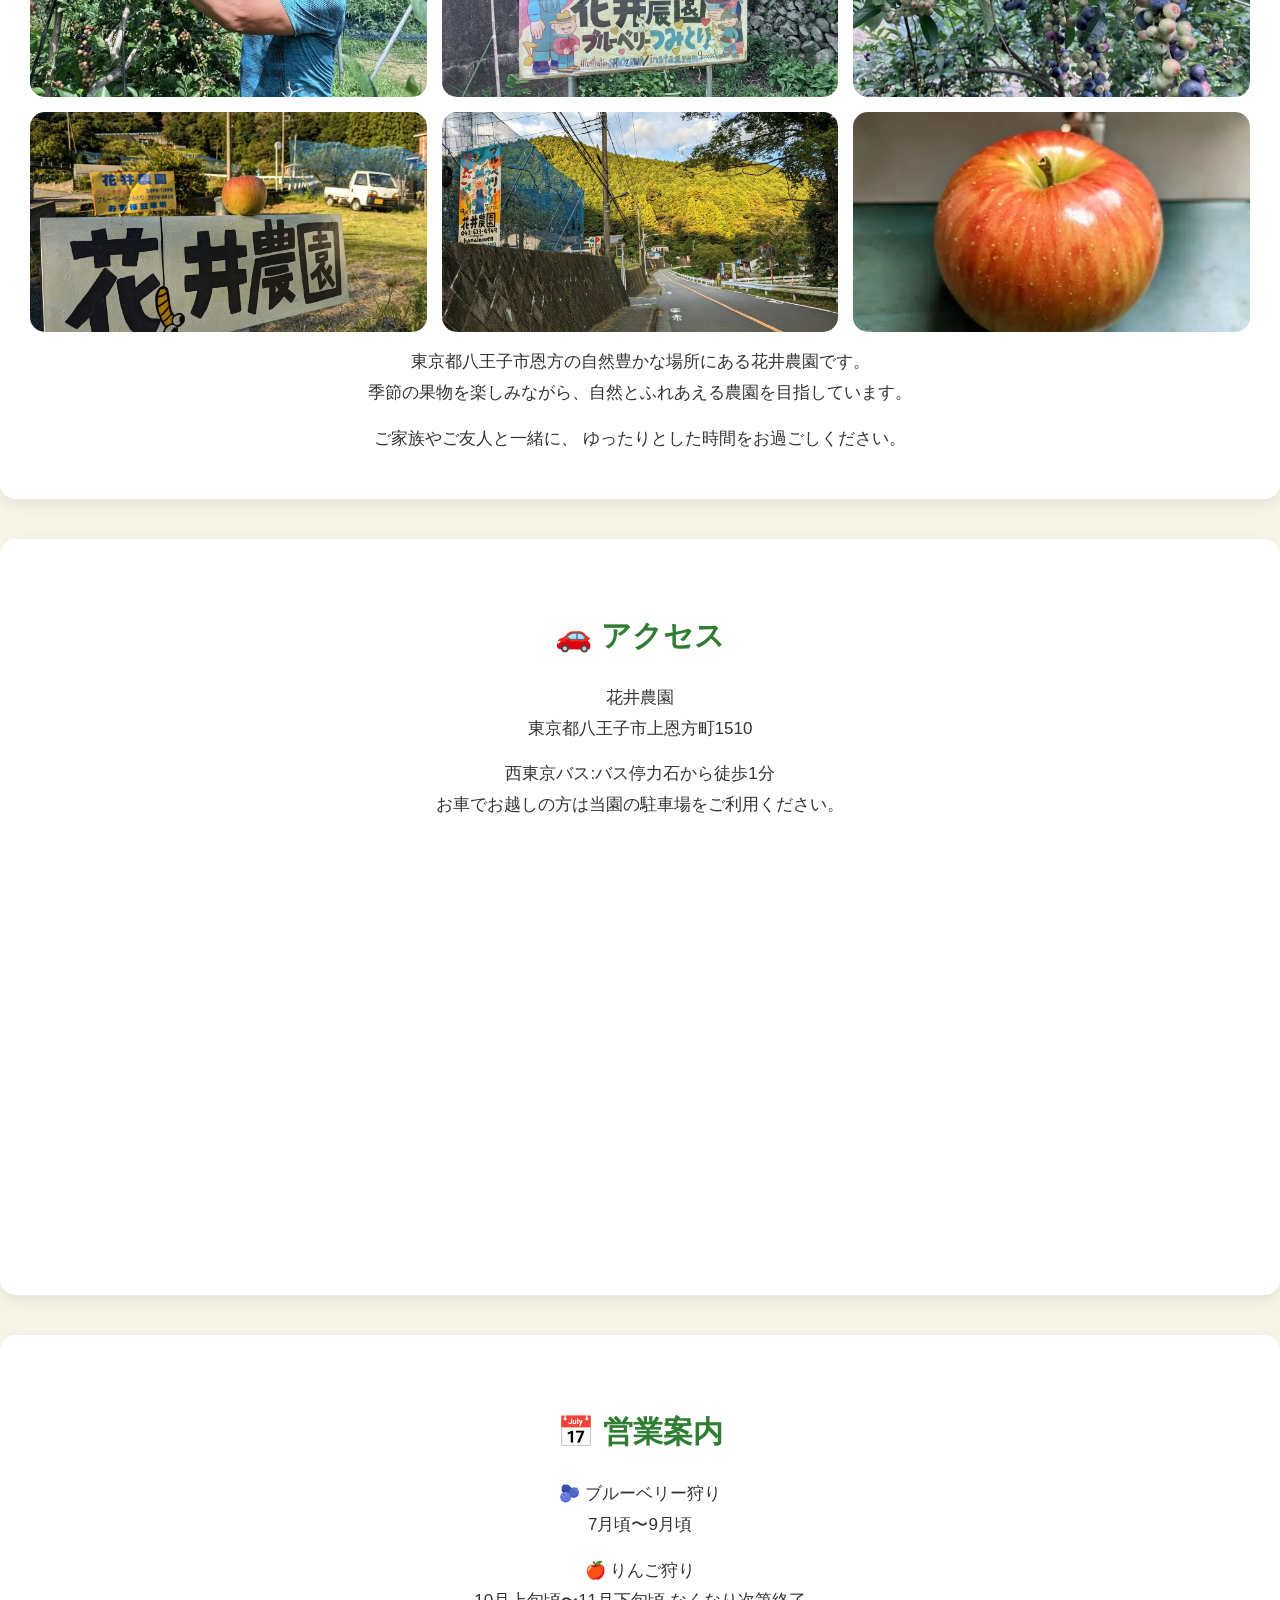
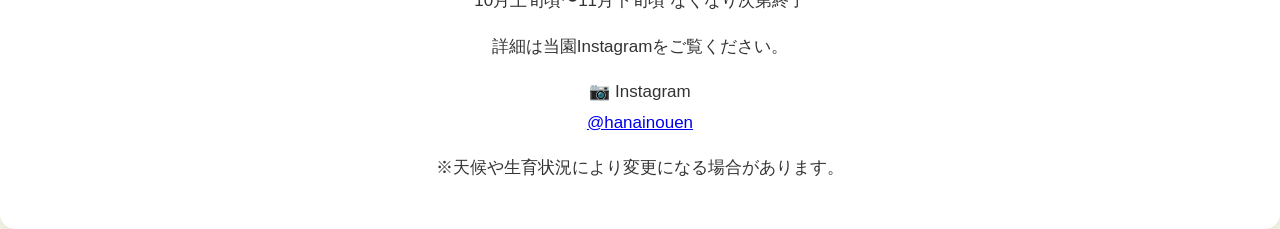
==== commit 2e96ca16: "Update index.html" ====
--- a/index.html
+++ b/index.html
@@ -152,7 +152,7 @@
                 
                 <p>
                 🍎 りんご狩り<br>
-                9月頃〜11月頃
+                10月上旬頃〜11月下旬頃 なくなり次第終了
                 </p>
 
                 <p>
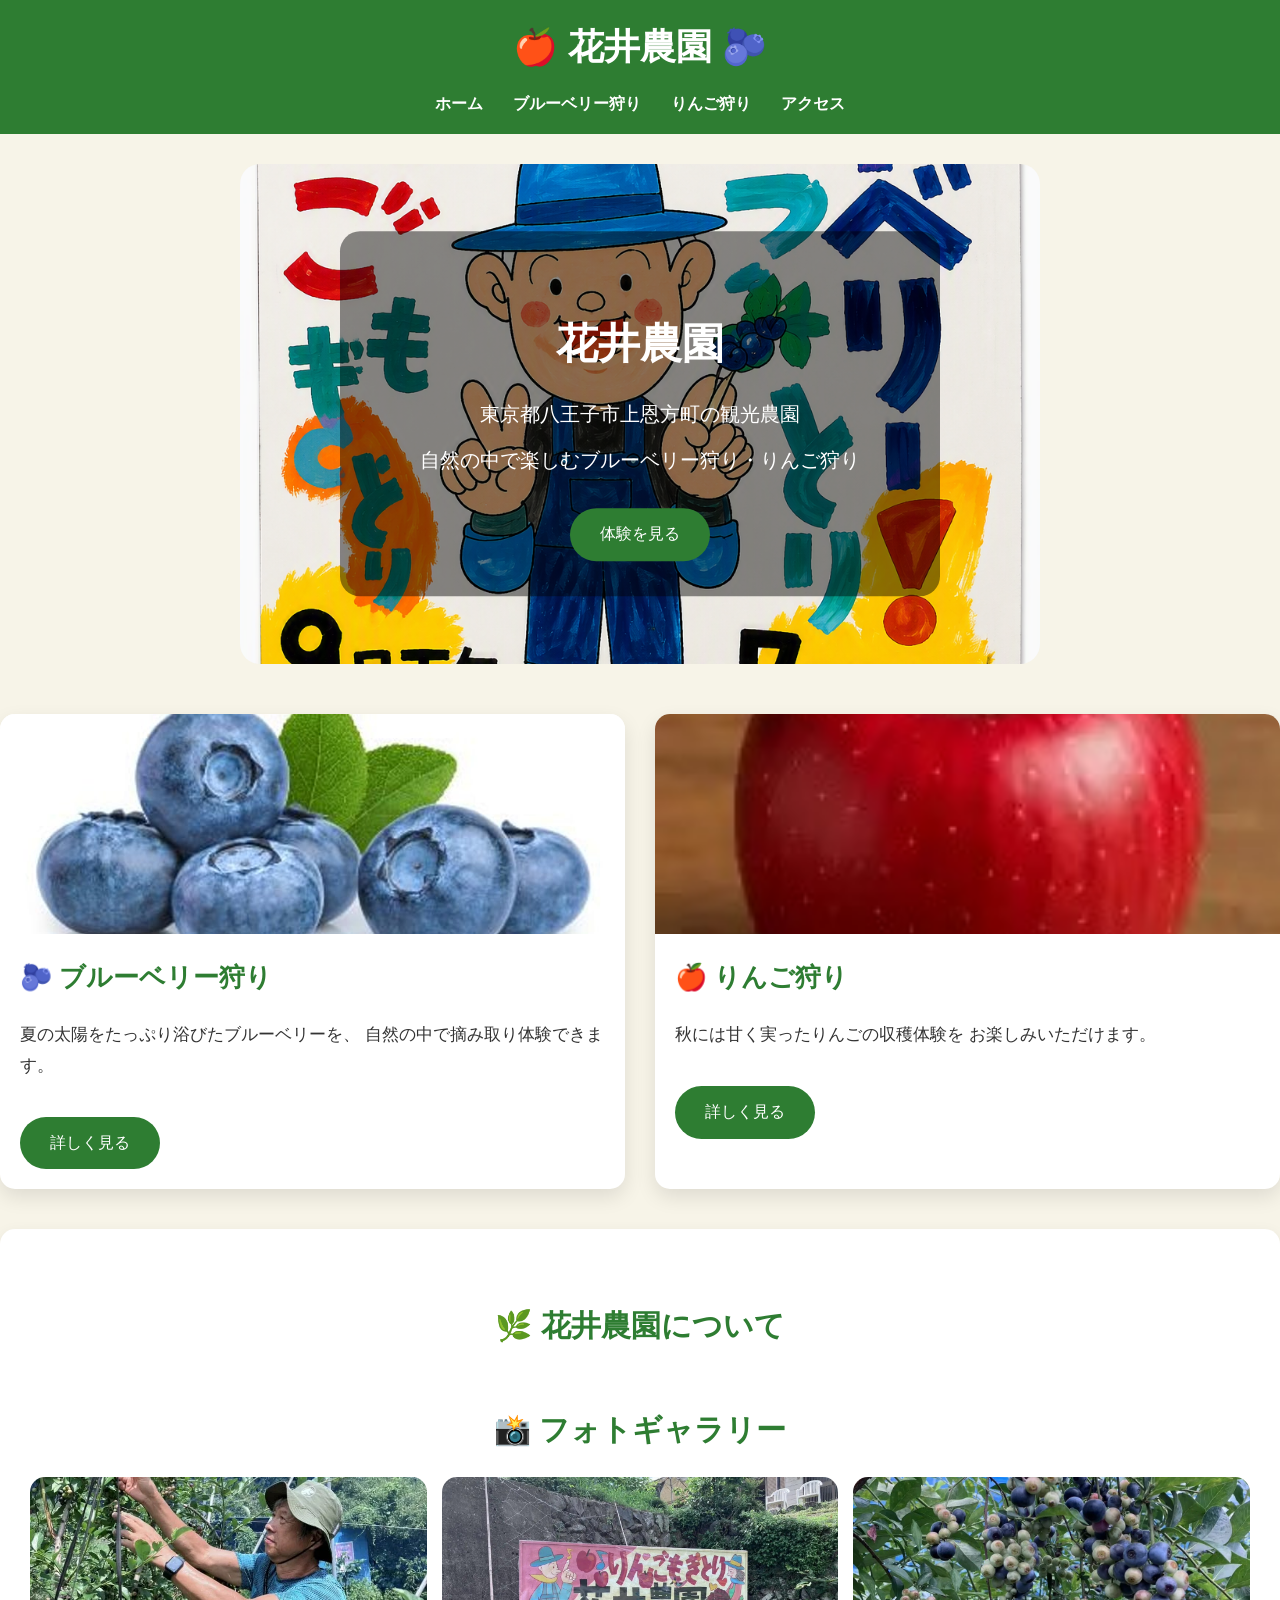
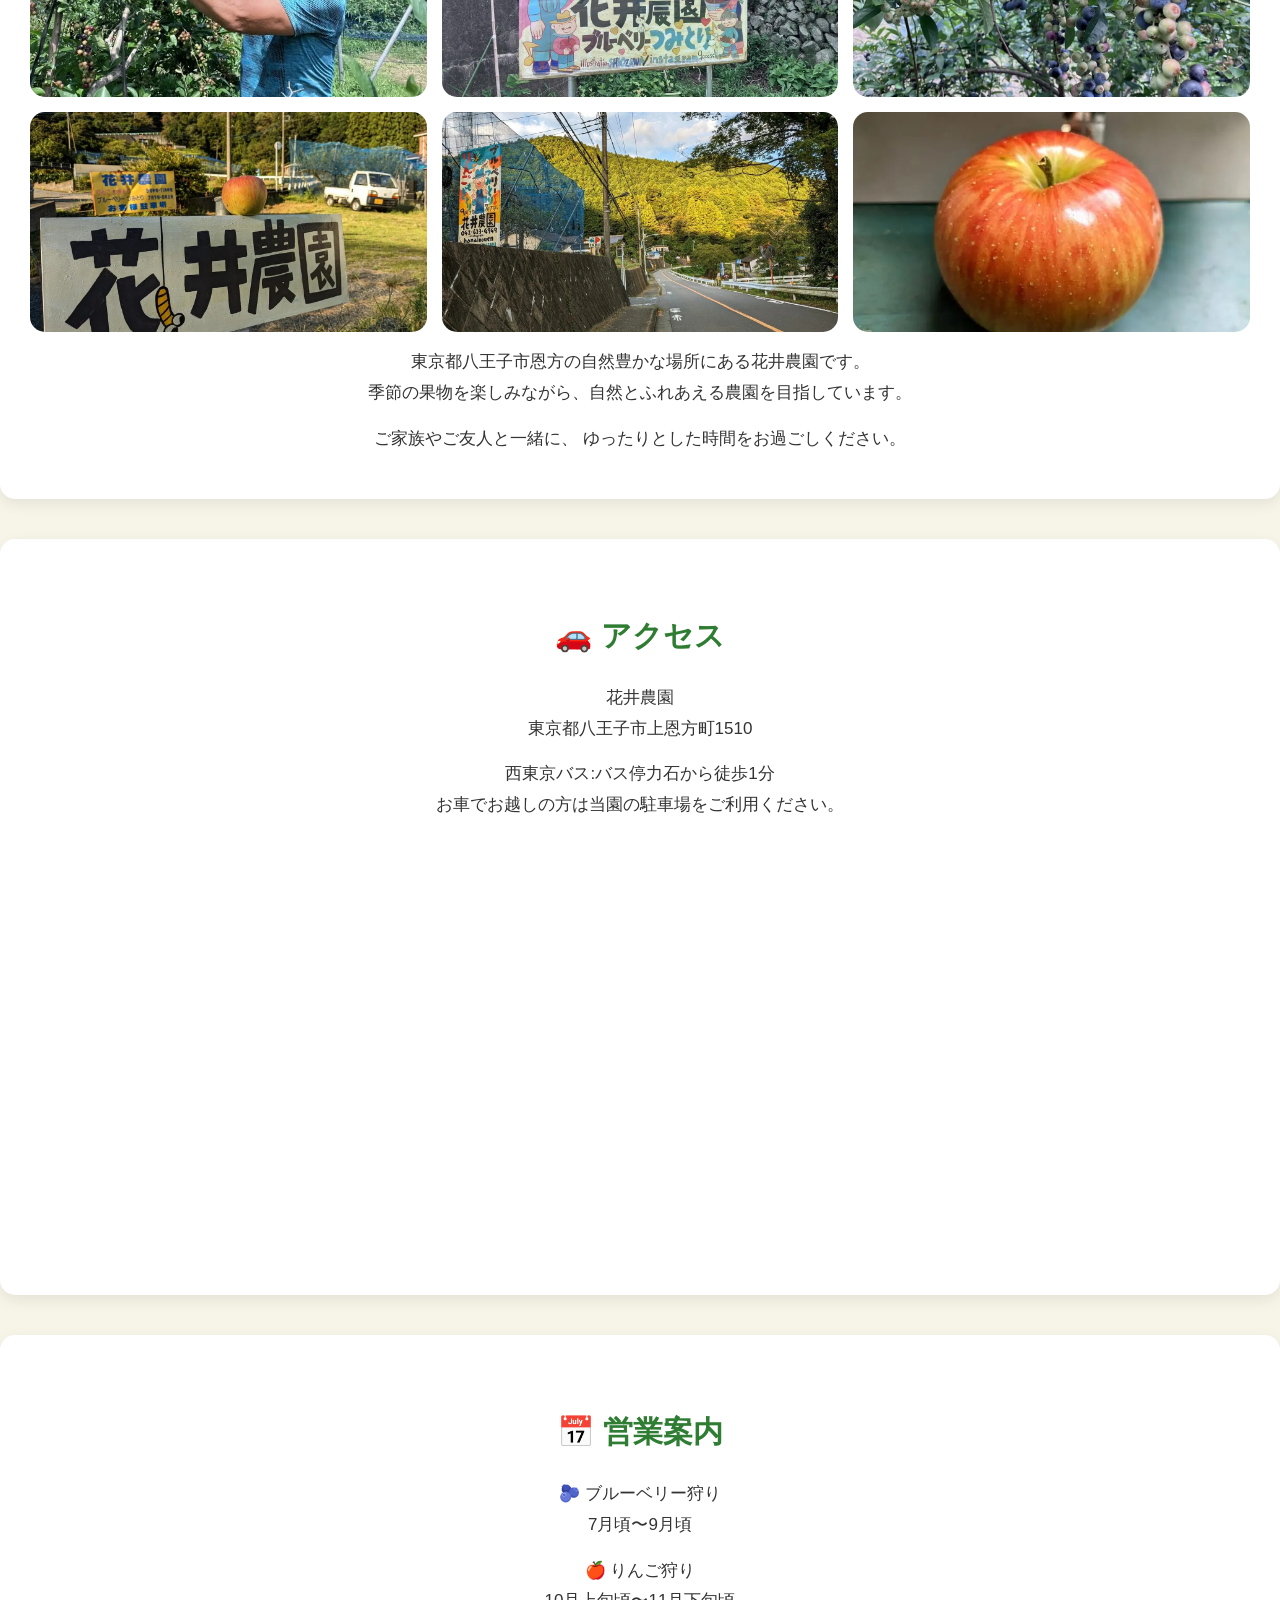
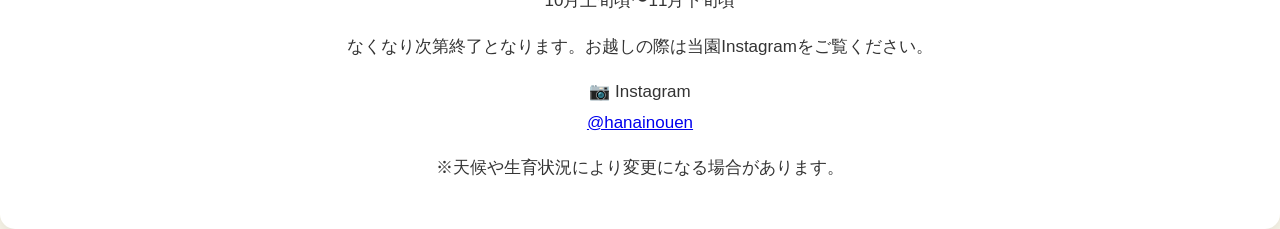
==== commit 8669b095: "Update index.html" ====
--- a/index.html
+++ b/index.html
@@ -152,11 +152,11 @@
                 
                 <p>
                 🍎 りんご狩り<br>
-                10月上旬頃〜11月下旬頃 なくなり次第終了
+                10月上旬頃〜11月下旬頃
                 </p>
 
                 <p>
-                    詳細は当園Instagramをご覧ください。
+                    なくなり次第終了となります。お越しの際は当園Instagramをご覧ください。
                     </p>
                     
                     <p>
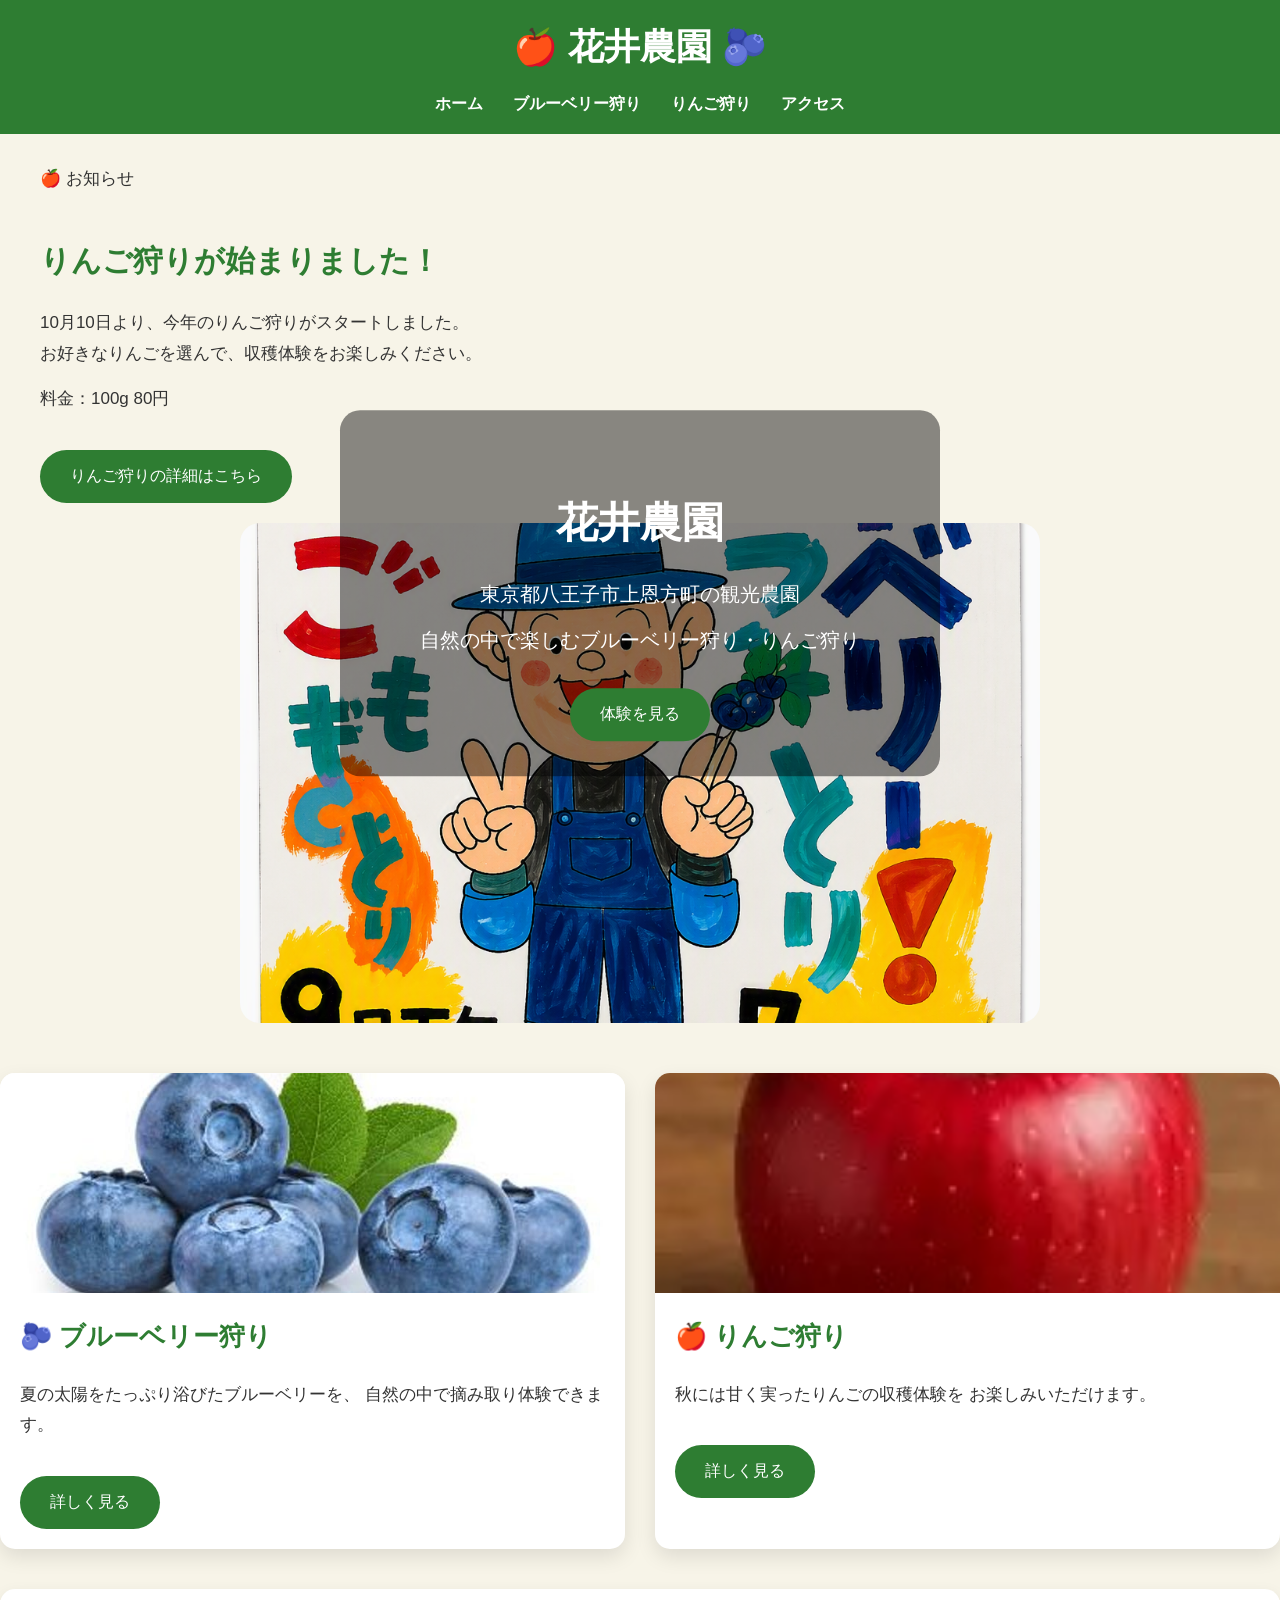
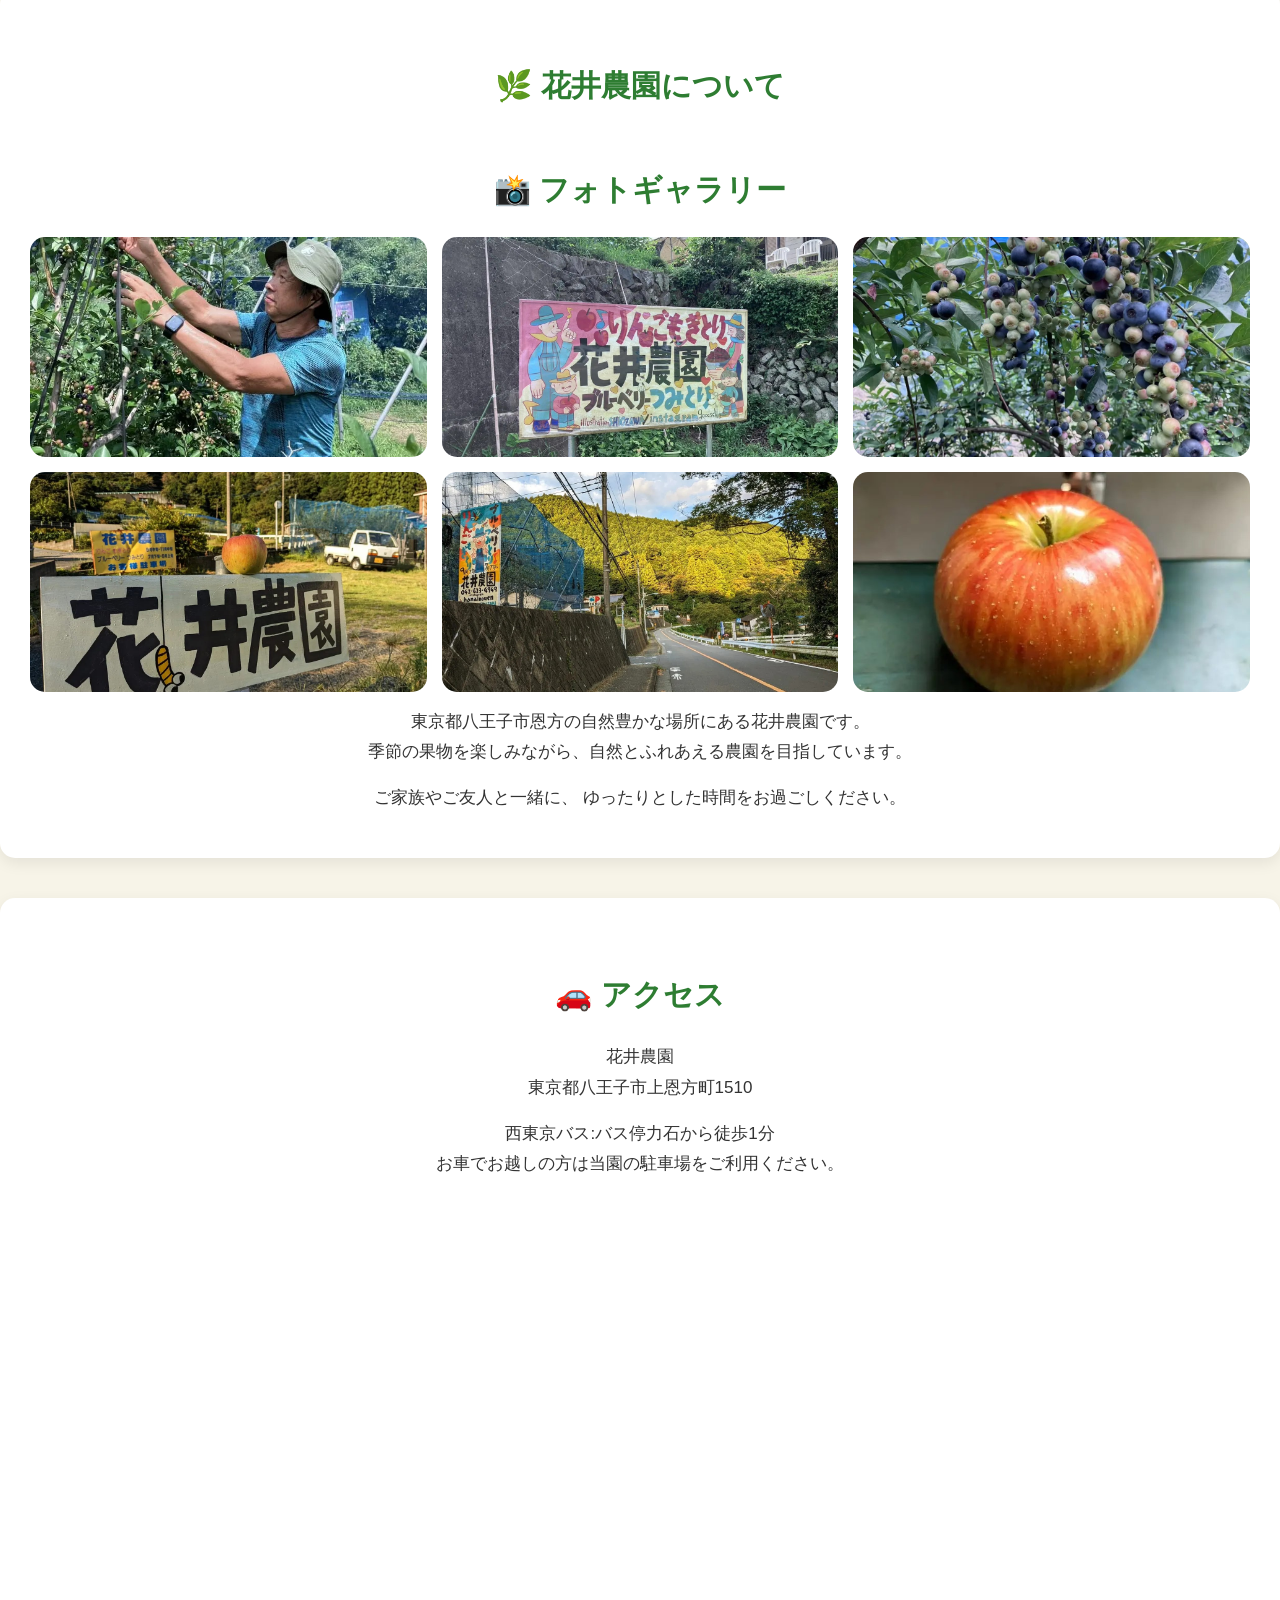
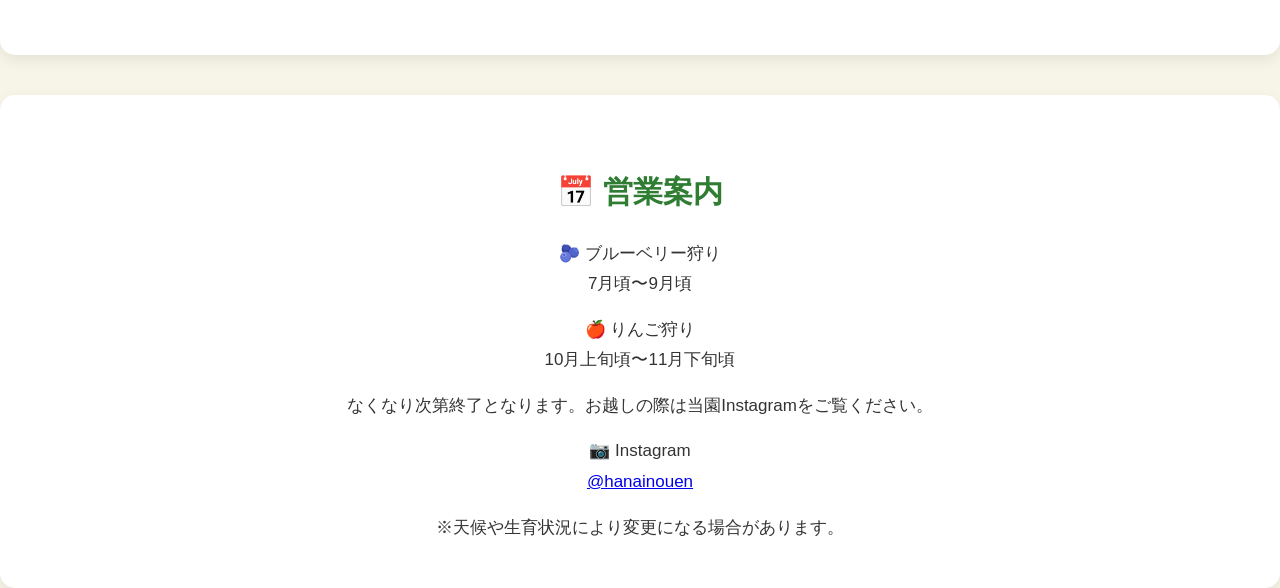
==== commit a4432096: "Update index.html" ====
--- a/index.html
+++ b/index.html
@@ -30,6 +30,17 @@
 
 <section class="hero">
 
+    <section class="opening-notice">
+    <p class="opening-label">🍎 お知らせ</p>
+    <h2>りんご狩りが始まりました！</h2>
+    <p>
+        10月10日より、今年のりんご狩りがスタートしました。<br>
+        お好きなりんごを選んで、収穫体験をお楽しみください。
+    </p>
+    <p class="opening-price">料金：100g 80円</p>
+    <a href="apple.html" class="button">りんご狩りの詳細はこちら</a>
+</section>
+    
     <img src="看板.png" alt="花井農園">
 
     <div class="hero-text">
